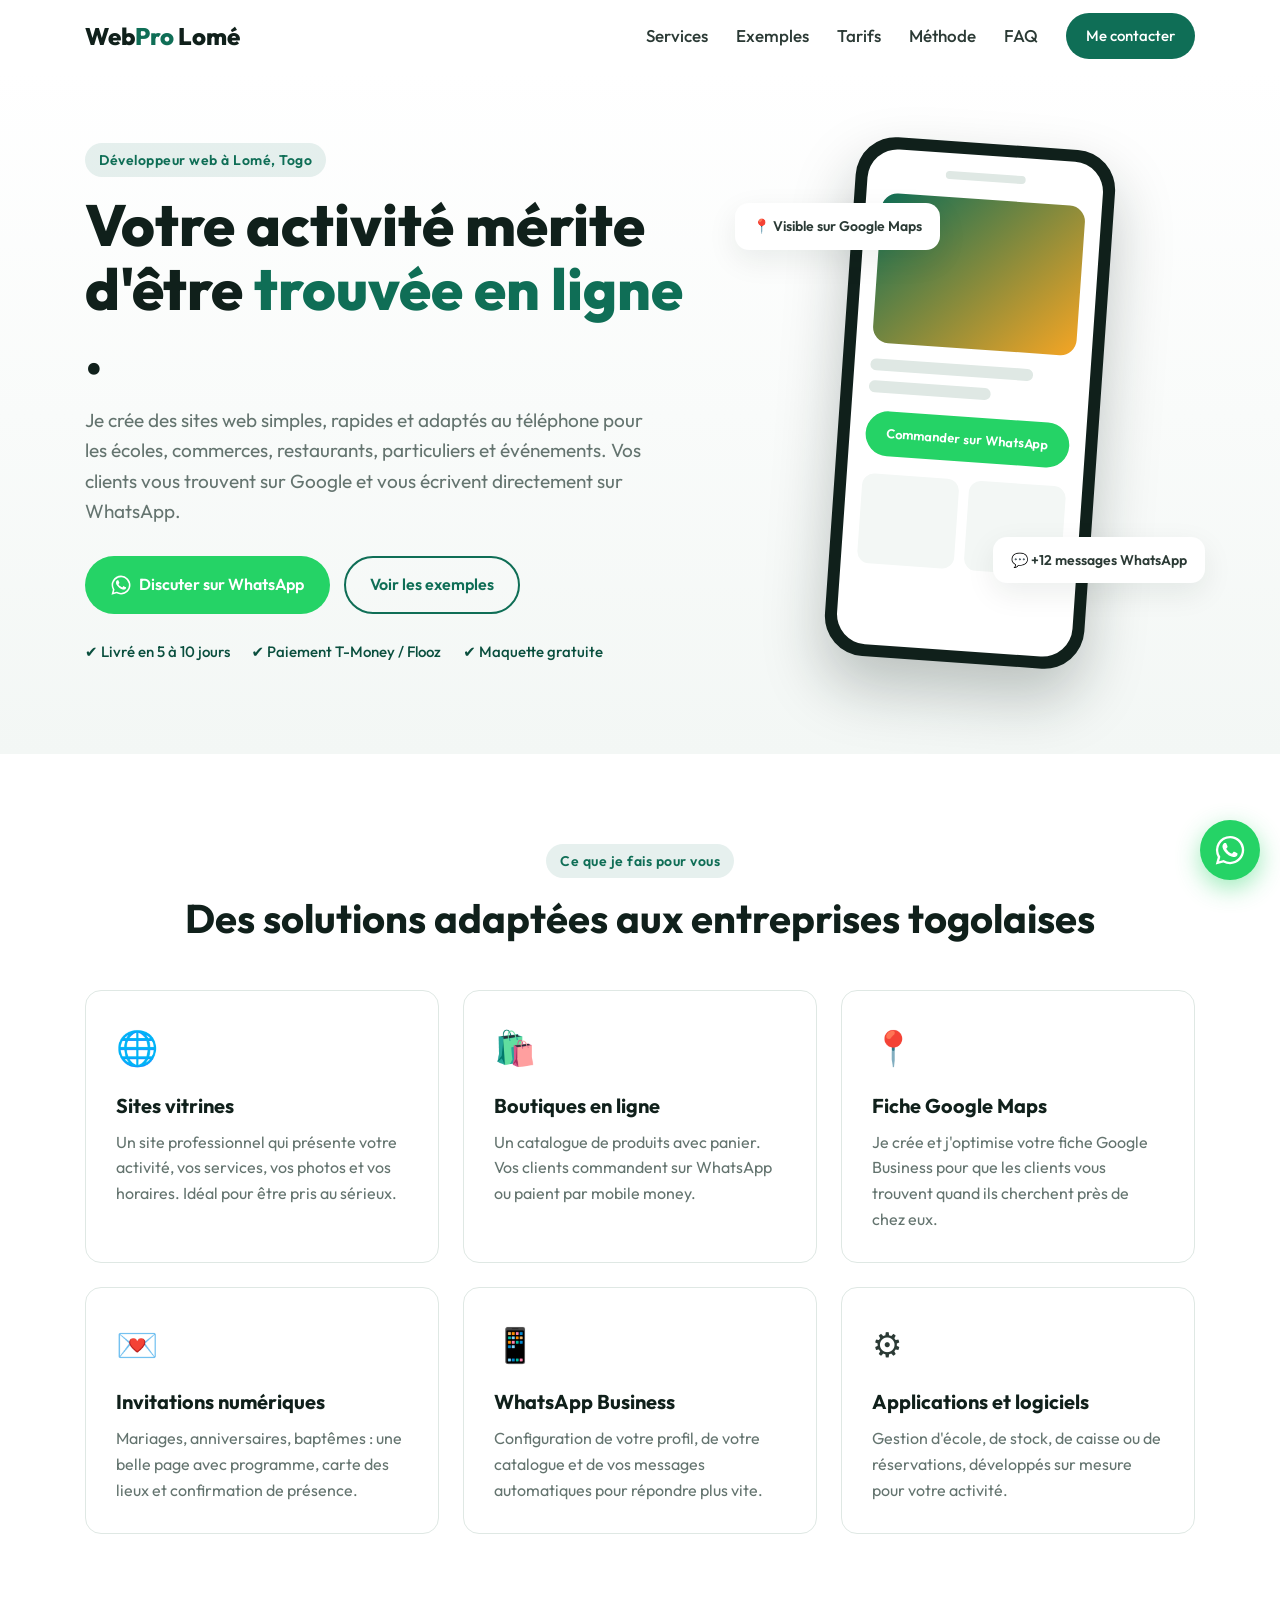
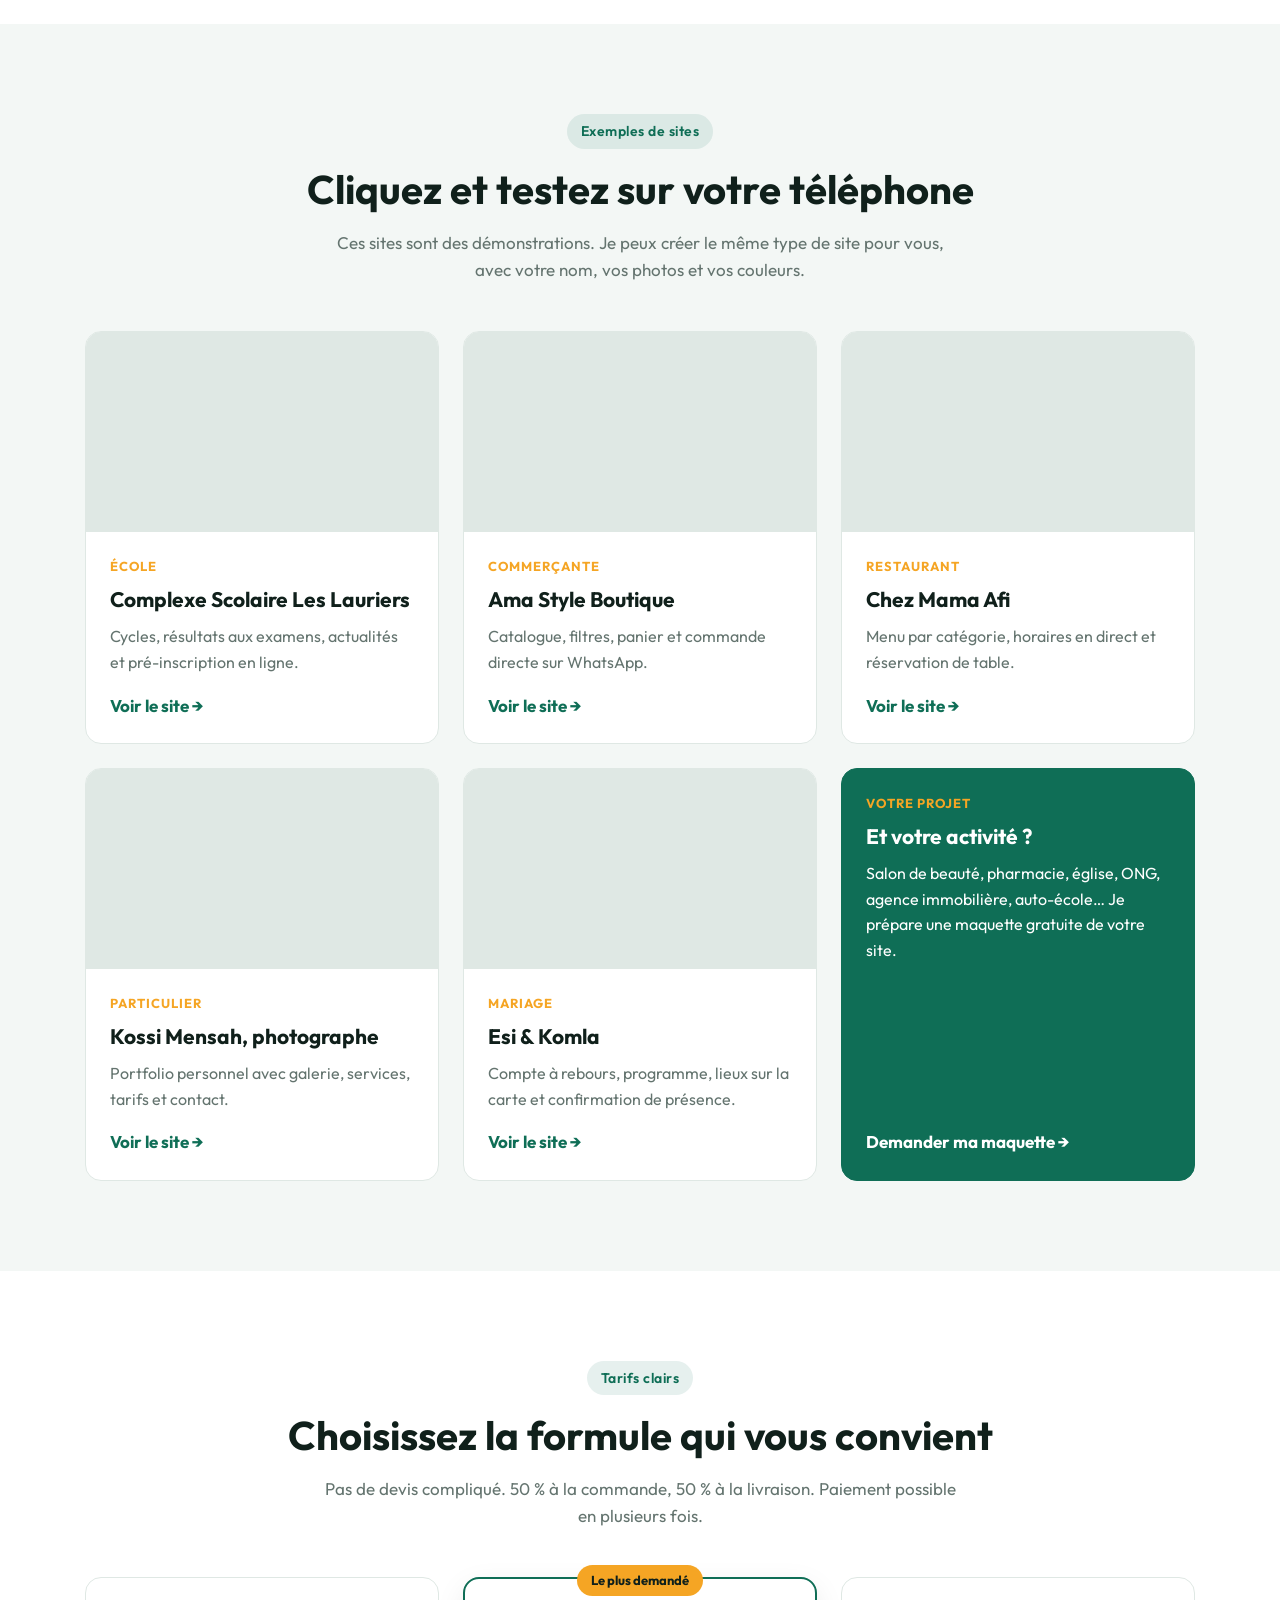
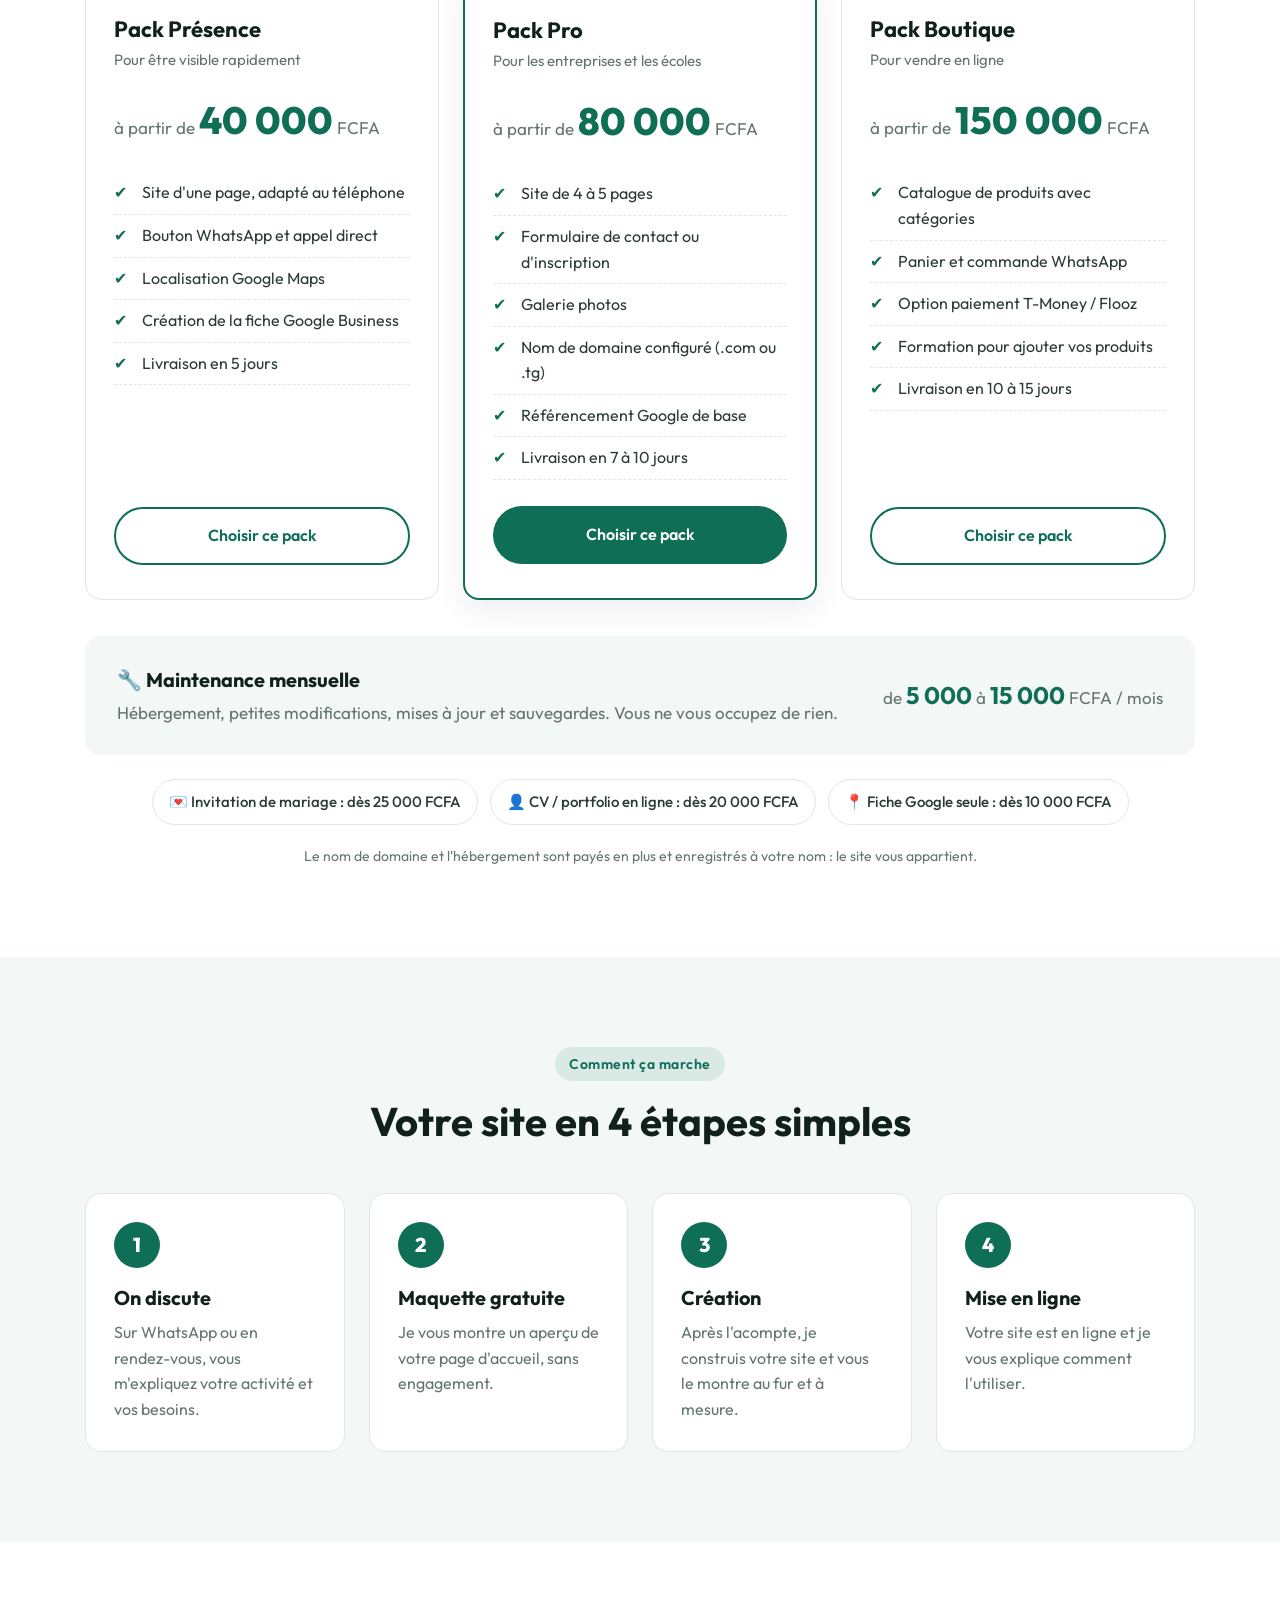
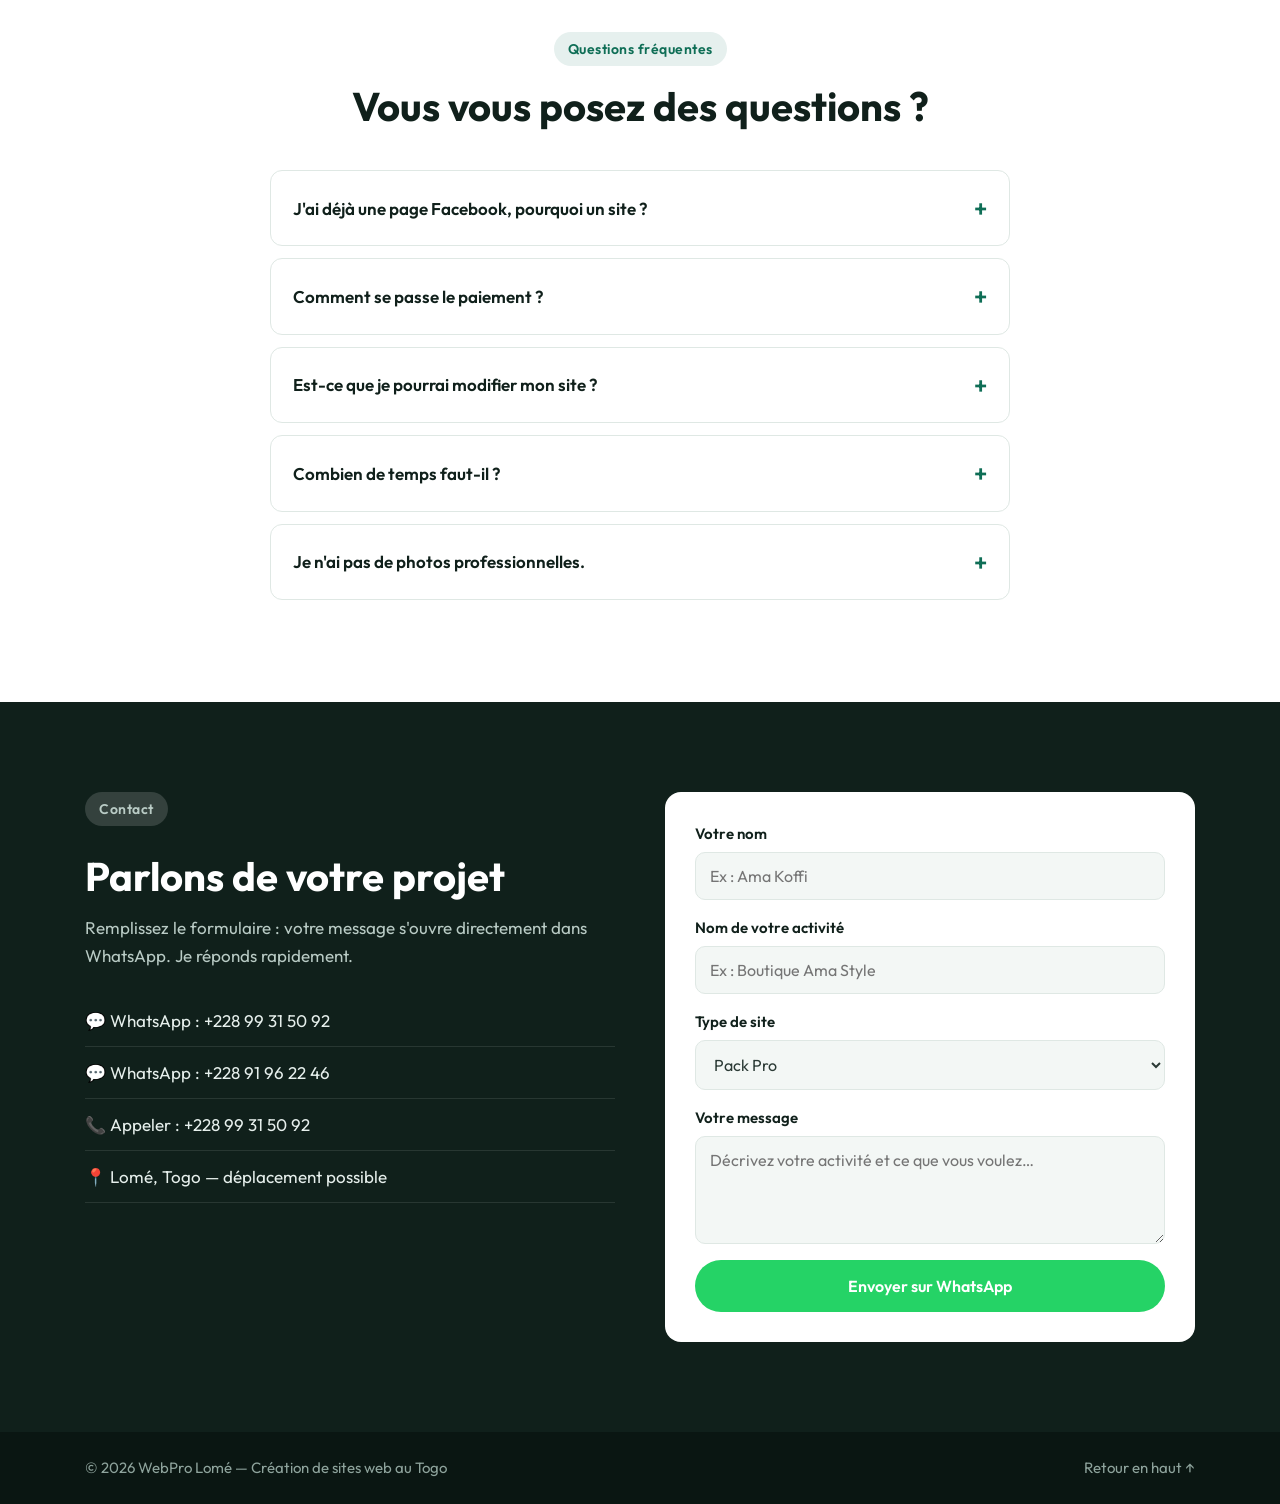
==== index.html @ 260258cc "Premier site vitrine" ====
<!DOCTYPE html>
<html lang="fr">
<head>
  <meta charset="UTF-8">
  <meta name="viewport" content="width=device-width, initial-scale=1.0">
  <title>WebPro Lomé — Création de sites web au Togo</title>
  <meta name="description" content="Création de sites web professionnels à Lomé pour les écoles, commerces, restaurants, particuliers et événements. Contact WhatsApp : +228 99 31 50 92.">
  <meta property="og:title" content="WebPro Lomé — Création de sites web au Togo">
  <meta property="og:description" content="Des sites rapides, adaptés au téléphone, avec WhatsApp, Google Maps et paiement mobile money.">
  <link rel="preconnect" href="https://fonts.googleapis.com">
  <link rel="preconnect" href="https://fonts.gstatic.com" crossorigin>
  <link href="https://fonts.googleapis.com/css2?family=Outfit:wght@400;500;600;700;800&display=swap" rel="stylesheet">
  <link rel="stylesheet" href="css/style.css">
</head>
<body>

  <!-- ===== EN-TÊTE ===== -->
  <header class="header" id="header">
    <div class="container header__inner">
      <a href="#accueil" class="logo">Web<span>Pro</span> Lomé</a>
      <nav class="nav" id="nav">
        <a href="#services">Services</a>
        <a href="#demos">Exemples</a>
        <a href="#tarifs">Tarifs</a>
        <a href="#methode">Méthode</a>
        <a href="#faq">FAQ</a>
        <a href="#contact" class="btn btn--small">Me contacter</a>
      </nav>
      <button class="burger" id="burger" aria-label="Ouvrir le menu">
        <span></span><span></span><span></span>
      </button>
    </div>
  </header>

  <!-- ===== ACCUEIL ===== -->
  <section class="hero" id="accueil">
    <div class="container hero__inner">
      <div class="hero__text">
        <p class="tag">Développeur web à Lomé, Togo</p>
        <h1>Votre activité mérite d'être <span class="highlight">trouvée en ligne</span>.</h1>
        <p class="hero__lead">Je crée des sites web simples, rapides et adaptés au téléphone pour les écoles, commerces, restaurants, particuliers et événements. Vos clients vous trouvent sur Google et vous écrivent directement sur WhatsApp.</p>
        <div class="hero__buttons">
          <a href="https://wa.me/22899315092?text=Bonjour%2C%20je%20voudrais%20un%20site%20web%20pour%20mon%20activit%C3%A9." class="btn btn--whatsapp" target="_blank" rel="noopener">
            <svg viewBox="0 0 24 24" width="20" height="20" aria-hidden="true"><path fill="currentColor" d="M17.47 14.38c-.3-.15-1.76-.87-2.03-.97-.27-.1-.47-.15-.67.15-.2.3-.77.97-.94 1.17-.17.2-.35.22-.65.07-.3-.15-1.26-.46-2.4-1.48-.89-.79-1.49-1.77-1.66-2.07-.17-.3-.02-.46.13-.61.13-.13.3-.35.45-.52.15-.17.2-.3.3-.5.1-.2.05-.37-.03-.52-.07-.15-.67-1.62-.92-2.22-.24-.58-.49-.5-.67-.51h-.57c-.2 0-.52.07-.8.37-.27.3-1.04 1.02-1.04 2.48s1.07 2.88 1.21 3.08c.15.2 2.1 3.2 5.08 4.49.71.31 1.26.49 1.69.63.71.22 1.36.19 1.87.12.57-.09 1.76-.72 2-1.41.25-.7.25-1.29.17-1.41-.07-.13-.27-.2-.57-.35zM12.04 21.5h-.01a9.4 9.4 0 0 1-4.8-1.31l-.34-.2-3.57.94.95-3.48-.22-.36a9.43 9.43 0 1 1 8 4.41zm8.02-17.45A11.32 11.32 0 0 0 12.04.72 11.33 11.33 0 0 0 2.23 17.7L.62 23.6l6.04-1.58a11.3 11.3 0 0 0 5.37 1.37h.01c6.25 0 11.33-5.08 11.34-11.33 0-3.03-1.18-5.87-3.32-8.01z"/></svg>
            Discuter sur WhatsApp
          </a>
          <a href="#demos" class="btn btn--outline">Voir les exemples</a>
        </div>
        <ul class="hero__points">
          <li>✔ Livré en 5 à 10 jours</li>
          <li>✔ Paiement T-Money / Flooz</li>
          <li>✔ Maquette gratuite</li>
        </ul>
      </div>
      <div class="hero__visual" aria-hidden="true">
        <div class="phone">
          <div class="phone__screen">
            <div class="phone__bar"></div>
            <div class="phone__img"></div>
            <div class="phone__line w80"></div>
            <div class="phone__line w60"></div>
            <div class="phone__btn">Commander sur WhatsApp</div>
            <div class="phone__cards">
              <div></div><div></div>
            </div>
          </div>
        </div>
        <div class="bubble bubble--1">📍 Visible sur Google Maps</div>
        <div class="bubble bubble--2">💬 +12 messages WhatsApp</div>
      </div>
    </div>
  </section>

  <!-- ===== SERVICES ===== -->
  <section class="section" id="services">
    <div class="container">
      <p class="tag tag--center">Ce que je fais pour vous</p>
      <h2 class="section__title">Des solutions adaptées aux entreprises togolaises</h2>
      <div class="grid grid--3">
        <article class="card">
          <div class="card__icon">🌐</div>
          <h3>Sites vitrines</h3>
          <p>Un site professionnel qui présente votre activité, vos services, vos photos et vos horaires. Idéal pour être pris au sérieux.</p>
        </article>
        <article class="card">
          <div class="card__icon">🛍️</div>
          <h3>Boutiques en ligne</h3>
          <p>Un catalogue de produits avec panier. Vos clients commandent sur WhatsApp ou paient par mobile money.</p>
        </article>
        <article class="card">
          <div class="card__icon">📍</div>
          <h3>Fiche Google Maps</h3>
          <p>Je crée et j'optimise votre fiche Google Business pour que les clients vous trouvent quand ils cherchent près de chez eux.</p>
        </article>
        <article class="card">
          <div class="card__icon">💌</div>
          <h3>Invitations numériques</h3>
          <p>Mariages, anniversaires, baptêmes : une belle page avec programme, carte des lieux et confirmation de présence.</p>
        </article>
        <article class="card">
          <div class="card__icon">📱</div>
          <h3>WhatsApp Business</h3>
          <p>Configuration de votre profil, de votre catalogue et de vos messages automatiques pour répondre plus vite.</p>
        </article>
        <article class="card">
          <div class="card__icon">⚙️</div>
          <h3>Applications et logiciels</h3>
          <p>Gestion d'école, de stock, de caisse ou de réservations, développés sur mesure pour votre activité.</p>
        </article>
      </div>
    </div>
  </section>

  <!-- ===== DÉMOS ===== -->
  <section class="section section--alt" id="demos">
    <div class="container">
      <p class="tag tag--center">Exemples de sites</p>
      <h2 class="section__title">Cliquez et testez sur votre téléphone</h2>
      <p class="section__lead">Ces sites sont des démonstrations. Je peux créer le même type de site pour vous, avec votre nom, vos photos et vos couleurs.</p>
      <div class="grid grid--3 demos">
        <a href="demos/ecole.html" class="demo">
          <div class="demo__img" style="background-image:url('https://images.unsplash.com/photo-1503676260728-1c00da094a0b?w=800&q=70')"></div>
          <div class="demo__body">
            <span class="demo__cat">École</span>
            <h3>Complexe Scolaire Les Lauriers</h3>
            <p>Cycles, résultats aux examens, actualités et pré-inscription en ligne.</p>
            <span class="demo__link">Voir le site →</span>
          </div>
        </a>
        <a href="demos/boutique.html" class="demo">
          <div class="demo__img" style="background-image:url('https://images.unsplash.com/photo-1490481651871-ab68de25d43d?w=800&q=70')"></div>
          <div class="demo__body">
            <span class="demo__cat">Commerçante</span>
            <h3>Ama Style Boutique</h3>
            <p>Catalogue, filtres, panier et commande directe sur WhatsApp.</p>
            <span class="demo__link">Voir le site →</span>
          </div>
        </a>
        <a href="demos/restaurant.html" class="demo">
          <div class="demo__img" style="background-image:url('https://images.unsplash.com/photo-1604329760661-e71dc83f8f26?w=800&q=70')"></div>
          <div class="demo__body">
            <span class="demo__cat">Restaurant</span>
            <h3>Chez Mama Afi</h3>
            <p>Menu par catégorie, horaires en direct et réservation de table.</p>
            <span class="demo__link">Voir le site →</span>
          </div>
        </a>
        <a href="demos/particulier.html" class="demo">
          <div class="demo__img" style="background-image:url('https://images.unsplash.com/photo-1452587925148-ce544e77e70d?w=800&q=70')"></div>
          <div class="demo__body">
            <span class="demo__cat">Particulier</span>
            <h3>Kossi Mensah, photographe</h3>
            <p>Portfolio personnel avec galerie, services, tarifs et contact.</p>
            <span class="demo__link">Voir le site →</span>
          </div>
        </a>
        <a href="demos/mariage.html" class="demo">
          <div class="demo__img" style="background-image:url('https://images.unsplash.com/photo-1519741497674-611481863552?w=800&q=70')"></div>
          <div class="demo__body">
            <span class="demo__cat">Mariage</span>
            <h3>Esi &amp; Komla</h3>
            <p>Compte à rebours, programme, lieux sur la carte et confirmation de présence.</p>
            <span class="demo__link">Voir le site →</span>
          </div>
        </a>
        <a href="#contact" class="demo demo--cta">
          <div class="demo__body">
            <span class="demo__cat">Votre projet</span>
            <h3>Et votre activité ?</h3>
            <p>Salon de beauté, pharmacie, église, ONG, agence immobilière, auto-école… Je prépare une maquette gratuite de votre site.</p>
            <span class="demo__link">Demander ma maquette →</span>
          </div>
        </a>
      </div>
    </div>
  </section>

  <!-- ===== TARIFS ===== -->
  <section class="section" id="tarifs">
    <div class="container">
      <p class="tag tag--center">Tarifs clairs</p>
      <h2 class="section__title">Choisissez la formule qui vous convient</h2>
      <p class="section__lead">Pas de devis compliqué. 50 % à la commande, 50 % à la livraison. Paiement possible en plusieurs fois.</p>
      <div class="grid grid--3 pricing">
        <article class="price">
          <h3>Pack Présence</h3>
          <p class="price__desc">Pour être visible rapidement</p>
          <p class="price__amount">à partir de <strong>40 000</strong> FCFA</p>
          <ul>
            <li>Site d'une page, adapté au téléphone</li>
            <li>Bouton WhatsApp et appel direct</li>
            <li>Localisation Google Maps</li>
            <li>Création de la fiche Google Business</li>
            <li>Livraison en 5 jours</li>
          </ul>
          <a href="#contact" class="btn btn--outline btn--full" data-pack="Pack Présence">Choisir ce pack</a>
        </article>
        <article class="price price--popular">
          <span class="price__badge">Le plus demandé</span>
          <h3>Pack Pro</h3>
          <p class="price__desc">Pour les entreprises et les écoles</p>
          <p class="price__amount">à partir de <strong>80 000</strong> FCFA</p>
          <ul>
            <li>Site de 4 à 5 pages</li>
            <li>Formulaire de contact ou d'inscription</li>
            <li>Galerie photos</li>
            <li>Nom de domaine configuré (.com ou .tg)</li>
            <li>Référencement Google de base</li>
            <li>Livraison en 7 à 10 jours</li>
          </ul>
          <a href="#contact" class="btn btn--primary btn--full" data-pack="Pack Pro">Choisir ce pack</a>
        </article>
        <article class="price">
          <h3>Pack Boutique</h3>
          <p class="price__desc">Pour vendre en ligne</p>
          <p class="price__amount">à partir de <strong>150 000</strong> FCFA</p>
          <ul>
            <li>Catalogue de produits avec catégories</li>
            <li>Panier et commande WhatsApp</li>
            <li>Option paiement T-Money / Flooz</li>
            <li>Formation pour ajouter vos produits</li>
            <li>Livraison en 10 à 15 jours</li>
          </ul>
          <a href="#contact" class="btn btn--outline btn--full" data-pack="Pack Boutique">Choisir ce pack</a>
        </article>
      </div>
      <div class="maintenance">
        <div>
          <h3>🔧 Maintenance mensuelle</h3>
          <p>Hébergement, petites modifications, mises à jour et sauvegardes. Vous ne vous occupez de rien.</p>
        </div>
        <p class="maintenance__price">de <strong>5 000</strong> à <strong>15 000</strong> FCFA / mois</p>
      </div>
      <div class="extras">
        <span>💌 Invitation de mariage : dès 25 000 FCFA</span>
        <span>👤 CV / portfolio en ligne : dès 20 000 FCFA</span>
        <span>📍 Fiche Google seule : dès 10 000 FCFA</span>
      </div>
      <p class="note">Le nom de domaine et l'hébergement sont payés en plus et enregistrés à votre nom : le site vous appartient.</p>
    </div>
  </section>

  <!-- ===== MÉTHODE ===== -->
  <section class="section section--alt" id="methode">
    <div class="container">
      <p class="tag tag--center">Comment ça marche</p>
      <h2 class="section__title">Votre site en 4 étapes simples</h2>
      <ol class="steps">
        <li><span>1</span><h3>On discute</h3><p>Sur WhatsApp ou en rendez-vous, vous m'expliquez votre activité et vos besoins.</p></li>
        <li><span>2</span><h3>Maquette gratuite</h3><p>Je vous montre un aperçu de votre page d'accueil, sans engagement.</p></li>
        <li><span>3</span><h3>Création</h3><p>Après l'acompte, je construis votre site et vous le montre au fur et à mesure.</p></li>
        <li><span>4</span><h3>Mise en ligne</h3><p>Votre site est en ligne et je vous explique comment l'utiliser.</p></li>
      </ol>
    </div>
  </section>

  <!-- ===== FAQ ===== -->
  <section class="section" id="faq">
    <div class="container container--narrow">
      <p class="tag tag--center">Questions fréquentes</p>
      <h2 class="section__title">Vous vous posez des questions ?</h2>
      <div class="faq">
        <details>
          <summary>J'ai déjà une page Facebook, pourquoi un site ?</summary>
          <p>Facebook est utile, mais Google ne vous montre pas toujours quand un client vous cherche. Un site vous rend plus sérieux, et il vous appartient : personne ne peut le fermer ou changer ses règles.</p>
        </details>
        <details>
          <summary>Comment se passe le paiement ?</summary>
          <p>50 % à la commande et 50 % à la livraison, par T-Money, Flooz ou en espèces. Le paiement en plusieurs fois est possible.</p>
        </details>
        <details>
          <summary>Est-ce que je pourrai modifier mon site ?</summary>
          <p>Oui. Avec la maintenance mensuelle, j'effectue vos modifications. Pour le Pack Boutique, je vous apprends à ajouter vos produits vous-même.</p>
        </details>
        <details>
          <summary>Combien de temps faut-il ?</summary>
          <p>De 5 jours pour un Pack Présence à 15 jours pour une boutique, dès que j'ai reçu vos textes et vos photos.</p>
        </details>
        <details>
          <summary>Je n'ai pas de photos professionnelles.</summary>
          <p>Pas de problème. On peut utiliser vos photos de téléphone, que j'améliore, ou des images libres de droits adaptées à votre activité.</p>
        </details>
      </div>
    </div>
  </section>

  <!-- ===== CONTACT ===== -->
  <section class="section section--dark" id="contact">
    <div class="container contact">
      <div class="contact__info">
        <p class="tag tag--light">Contact</p>
        <h2>Parlons de votre projet</h2>
        <p>Remplissez le formulaire : votre message s'ouvre directement dans WhatsApp. Je réponds rapidement.</p>
        <ul class="contact__list">
          <li><a href="https://wa.me/22899315092" target="_blank" rel="noopener">💬 WhatsApp : +228 99 31 50 92</a></li>
          <li><a href="https://wa.me/22891962246" target="_blank" rel="noopener">💬 WhatsApp : +228 91 96 22 46</a></li>
          <li><a href="tel:+22899315092">📞 Appeler : +228 99 31 50 92</a></li>
          <li>📍 Lomé, Togo — déplacement possible</li>
        </ul>
      </div>
      <form class="form" id="contactForm">
        <label>Votre nom
          <input type="text" name="nom" required placeholder="Ex : Ama Koffi">
        </label>
        <label>Nom de votre activité
          <input type="text" name="activite" placeholder="Ex : Boutique Ama Style">
        </label>
        <label>Type de site
          <select name="pack" id="packSelect">
            <option>Pack Présence</option>
            <option selected>Pack Pro</option>
            <option>Pack Boutique</option>
            <option>Invitation de mariage / événement</option>
            <option>CV / portfolio</option>
            <option>Application ou logiciel</option>
            <option>Je ne sais pas encore</option>
          </select>
        </label>
        <label>Votre message
          <textarea name="message" rows="4" placeholder="Décrivez votre activité et ce que vous voulez…"></textarea>
        </label>
        <button type="submit" class="btn btn--whatsapp btn--full">Envoyer sur WhatsApp</button>
      </form>
    </div>
  </section>

  <footer class="footer">
    <div class="container footer__inner">
      <p>© <span id="year"></span> WebPro Lomé — Création de sites web au Togo</p>
      <p><a href="#accueil">Retour en haut ↑</a></p>
    </div>
  </footer>

  <!-- Bouton WhatsApp flottant -->
  <a href="https://wa.me/22899315092?text=Bonjour%2C%20je%20viens%20de%20votre%20site." class="float-wa" target="_blank" rel="noopener" aria-label="Écrire sur WhatsApp">
    <svg viewBox="0 0 24 24" width="30" height="30" aria-hidden="true"><path fill="currentColor" d="M17.47 14.38c-.3-.15-1.76-.87-2.03-.97-.27-.1-.47-.15-.67.15-.2.3-.77.97-.94 1.17-.17.2-.35.22-.65.07-.3-.15-1.26-.46-2.4-1.48-.89-.79-1.49-1.77-1.66-2.07-.17-.3-.02-.46.13-.61.13-.13.3-.35.45-.52.15-.17.2-.3.3-.5.1-.2.05-.37-.03-.52-.07-.15-.67-1.62-.92-2.22-.24-.58-.49-.5-.67-.51h-.57c-.2 0-.52.07-.8.37-.27.3-1.04 1.02-1.04 2.48s1.07 2.88 1.21 3.08c.15.2 2.1 3.2 5.08 4.49.71.31 1.26.49 1.69.63.71.22 1.36.19 1.87.12.57-.09 1.76-.72 2-1.41.25-.7.25-1.29.17-1.41-.07-.13-.27-.2-.57-.35zM12.04 21.5h-.01a9.4 9.4 0 0 1-4.8-1.31l-.34-.2-3.57.94.95-3.48-.22-.36a9.43 9.43 0 1 1 8 4.41zm8.02-17.45A11.32 11.32 0 0 0 12.04.72 11.33 11.33 0 0 0 2.23 17.7L.62 23.6l6.04-1.58a11.3 11.3 0 0 0 5.37 1.37h.01c6.25 0 11.33-5.08 11.34-11.33 0-3.03-1.18-5.87-3.32-8.01z"/></svg>
  </a>

  <script src="js/main.js"></script>
</body>
</html>
---- css/style.css ----
/* ==========================================================
   WebPro Lomé — feuille de style de la page vitrine
   Pour changer les couleurs, modifiez les variables ci-dessous.
   ========================================================== */
:root {
  --primary: #0f6e56;        /* vert principal */
  --primary-dark: #0a4f3e;
  --accent: #f5a524;         /* jaune / orange */
  --whatsapp: #25d366;
  --dark: #10201b;
  --text: #2b3a35;
  --muted: #64746f;
  --bg: #ffffff;
  --bg-alt: #f3f7f5;
  --border: #dfe8e4;
  --radius: 16px;
  --shadow: 0 10px 30px rgba(16, 32, 27, 0.08);
}

* { margin: 0; padding: 0; box-sizing: border-box; }
html { scroll-behavior: smooth; }
body {
  font-family: 'Outfit', system-ui, -apple-system, sans-serif;
  color: var(--text);
  background: var(--bg);
  line-height: 1.6;
  font-size: 17px;
}
img { max-width: 100%; display: block; }
a { color: inherit; text-decoration: none; }

.container { width: 100%; max-width: 1150px; margin: 0 auto; padding: 0 20px; }
.container--narrow { max-width: 780px; }

/* ---------- Boutons ---------- */
.btn {
  display: inline-flex; align-items: center; justify-content: center; gap: 8px;
  padding: 14px 24px; border-radius: 999px; font-weight: 600; font-size: 16px;
  border: 2px solid transparent; cursor: pointer; transition: transform .2s, background .2s, color .2s;
  font-family: inherit;
}
.btn:hover { transform: translateY(-2px); }
.btn--primary { background: var(--primary); color: #fff; }
.btn--primary:hover { background: var(--primary-dark); }
.btn--outline { border-color: var(--primary); color: var(--primary); background: transparent; }
.btn--outline:hover { background: var(--primary); color: #fff; }
.btn--whatsapp { background: var(--whatsapp); color: #fff; }
.btn--whatsapp:hover { background: #1ebe5b; }
.btn--small { padding: 9px 18px; font-size: 15px; background: var(--primary); color: #fff !important; }
.btn--full { width: 100%; }

/* ---------- Étiquettes et titres ---------- */
.tag {
  display: inline-block; font-size: 14px; font-weight: 600; letter-spacing: .5px;
  color: var(--primary); background: rgba(15, 110, 86, .1);
  padding: 6px 14px; border-radius: 999px; margin-bottom: 16px;
}
.tag--center { display: table; margin: 0 auto 16px; }
.tag--light { color: #fff; background: rgba(255,255,255,.15); }
.section { padding: 90px 0; }
.section--alt { background: var(--bg-alt); }
.section--dark { background: var(--dark); color: #e6efec; }
.section__title {
  text-align: center; font-size: clamp(28px, 4vw, 40px); line-height: 1.2;
  color: var(--dark); margin-bottom: 16px; font-weight: 700;
}
.section__lead { text-align: center; color: var(--muted); max-width: 640px; margin: 0 auto 48px; }
.section__title + .grid { margin-top: 48px; }

/* ---------- En-tête ---------- */
.header {
  position: sticky; top: 0; z-index: 100; background: rgba(255,255,255,.92);
  backdrop-filter: blur(10px); border-bottom: 1px solid transparent; transition: border-color .3s;
}
.header.scrolled { border-color: var(--border); }
.header__inner { display: flex; align-items: center; justify-content: space-between; height: 72px; }
.logo { font-size: 24px; font-weight: 800; color: var(--dark); }
.logo span { color: var(--primary); }
.nav { display: flex; align-items: center; gap: 28px; }
.nav a { font-weight: 500; color: var(--text); }
.nav a:hover { color: var(--primary); }
.burger { display: none; background: none; border: 0; cursor: pointer; padding: 8px; }
.burger span { display: block; width: 26px; height: 3px; background: var(--dark); margin: 5px 0; border-radius: 3px; transition: .3s; }
.burger.open span:nth-child(1) { transform: translateY(8px) rotate(45deg); }
.burger.open span:nth-child(2) { opacity: 0; }
.burger.open span:nth-child(3) { transform: translateY(-8px) rotate(-45deg); }

/* ---------- Accueil ---------- */
.hero { padding: 70px 0 90px; background: linear-gradient(180deg, #fff 0%, var(--bg-alt) 100%); overflow: hidden; }
.hero__inner { display: grid; grid-template-columns: 1.15fr .85fr; gap: 50px; align-items: center; }
.hero h1 { font-size: clamp(34px, 5.5vw, 58px); line-height: 1.1; color: var(--dark); font-weight: 800; margin-bottom: 20px; }
.highlight { color: var(--primary); position: relative; }
.highlight::after {
  content: ''; position: absolute; left: 0; right: 0; bottom: 4px; height: 10px;
  background: var(--accent); opacity: .35; z-index: -1; border-radius: 4px;
}
.hero__lead { font-size: 19px; color: var(--muted); margin-bottom: 30px; max-width: 560px; }
.hero__buttons { display: flex; flex-wrap: wrap; gap: 14px; margin-bottom: 26px; }
.hero__points { list-style: none; display: flex; flex-wrap: wrap; gap: 10px 22px; color: var(--primary-dark); font-weight: 500; font-size: 15px; }

.hero__visual { position: relative; display: flex; justify-content: center; }
.phone {
  width: 260px; height: 520px; background: var(--dark); border-radius: 40px; padding: 12px;
  box-shadow: 0 30px 60px rgba(16,32,27,.25); transform: rotate(4deg);
}
.phone__screen { background: #fff; height: 100%; border-radius: 30px; padding: 18px 16px; overflow: hidden; }
.phone__bar { width: 80px; height: 8px; background: var(--border); border-radius: 8px; margin: 0 auto 18px; }
.phone__img { height: 150px; border-radius: 16px; background: linear-gradient(135deg, var(--primary), var(--accent)); margin-bottom: 16px; }
.phone__line { height: 12px; background: var(--border); border-radius: 6px; margin-bottom: 10px; }
.w80 { width: 80%; } .w60 { width: 60%; }
.phone__btn { background: var(--whatsapp); color: #fff; font-size: 13px; font-weight: 600; text-align: center; padding: 12px; border-radius: 999px; margin: 18px 0; }
.phone__cards { display: grid; grid-template-columns: 1fr 1fr; gap: 10px; }
.phone__cards div { height: 90px; background: var(--bg-alt); border-radius: 12px; }
.bubble {
  position: absolute; background: #fff; padding: 12px 18px; border-radius: 14px; font-weight: 600; font-size: 14px;
  box-shadow: var(--shadow); white-space: nowrap; animation: float 4s ease-in-out infinite;
}
.bubble--1 { top: 60px; left: -10px; }
.bubble--2 { bottom: 80px; right: -10px; animation-delay: 1.5s; }
@keyframes float { 0%, 100% { transform: translateY(0); } 50% { transform: translateY(-10px); } }

/* ---------- Grilles et cartes ---------- */
.grid { display: grid; gap: 24px; }
.grid--3 { grid-template-columns: repeat(3, 1fr); }
.card {
  background: #fff; border: 1px solid var(--border); border-radius: var(--radius); padding: 30px;
  transition: transform .25s, box-shadow .25s;
}
.card:hover { transform: translateY(-4px); box-shadow: var(--shadow); }
.card__icon { font-size: 34px; margin-bottom: 14px; }
.card h3 { color: var(--dark); margin-bottom: 8px; font-size: 20px; }
.card p { color: var(--muted); font-size: 16px; }

/* ---------- Démos ---------- */
.demo {
  background: #fff; border-radius: var(--radius); overflow: hidden; border: 1px solid var(--border);
  display: flex; flex-direction: column; transition: transform .25s, box-shadow .25s;
}
.demo:hover { transform: translateY(-6px); box-shadow: var(--shadow); }
.demo__img { height: 200px; background-size: cover; background-position: center; background-color: var(--border); }
.demo__body { padding: 24px; display: flex; flex-direction: column; flex: 1; }
.demo__cat { font-size: 13px; font-weight: 700; text-transform: uppercase; letter-spacing: 1px; color: var(--accent); margin-bottom: 6px; }
.demo h3 { color: var(--dark); font-size: 21px; margin-bottom: 8px; }
.demo p { color: var(--muted); font-size: 16px; flex: 1; }
.demo__link { margin-top: 16px; font-weight: 700; color: var(--primary); }
.demo--cta { background: var(--primary); border-color: var(--primary); justify-content: center; }
.demo--cta h3, .demo--cta p, .demo--cta .demo__link { color: #fff; }
.demo--cta .demo__cat { color: var(--accent); }

/* ---------- Tarifs ---------- */
.price {
  position: relative; background: #fff; border: 1px solid var(--border); border-radius: var(--radius);
  padding: 34px 28px; display: flex; flex-direction: column;
}
.price--popular { border: 2px solid var(--primary); box-shadow: var(--shadow); transform: scale(1.03); }
.price__badge {
  position: absolute; top: -14px; left: 50%; transform: translateX(-50%);
  background: var(--accent); color: var(--dark); font-size: 13px; font-weight: 700; padding: 5px 14px; border-radius: 999px; white-space: nowrap;
}
.price h3 { font-size: 22px; color: var(--dark); }
.price__desc { color: var(--muted); font-size: 15px; margin-bottom: 18px; }
.price__amount { color: var(--muted); margin-bottom: 22px; }
.price__amount strong { font-size: 38px; color: var(--primary); font-weight: 800; }
.price ul { list-style: none; margin-bottom: 26px; flex: 1; }
.price li { padding: 8px 0 8px 28px; position: relative; border-bottom: 1px dashed var(--border); font-size: 16px; }
.price li::before { content: '✔'; position: absolute; left: 0; color: var(--primary); font-weight: 700; }
.maintenance {
  margin-top: 36px; background: var(--bg-alt); border-radius: var(--radius); padding: 28px 32px;
  display: flex; justify-content: space-between; align-items: center; gap: 20px; flex-wrap: wrap;
}
.maintenance h3 { color: var(--dark); margin-bottom: 4px; }
.maintenance p { color: var(--muted); }
.maintenance__price strong { color: var(--primary); font-size: 24px; }
.extras { display: flex; flex-wrap: wrap; gap: 12px; justify-content: center; margin-top: 24px; }
.extras span { background: #fff; border: 1px solid var(--border); padding: 10px 16px; border-radius: 999px; font-size: 15px; font-weight: 500; }
.note { text-align: center; color: var(--muted); font-size: 14px; margin-top: 20px; }

/* ---------- Étapes ---------- */
.steps { list-style: none; display: grid; grid-template-columns: repeat(4, 1fr); gap: 24px; margin-top: 48px; counter-reset: none; }
.steps li { background: #fff; border-radius: var(--radius); padding: 28px; border: 1px solid var(--border); }
.steps span {
  display: inline-flex; width: 46px; height: 46px; border-radius: 50%; background: var(--primary); color: #fff;
  align-items: center; justify-content: center; font-weight: 800; font-size: 20px; margin-bottom: 14px;
}
.steps h3 { color: var(--dark); margin-bottom: 6px; }
.steps p { color: var(--muted); font-size: 16px; }

/* ---------- FAQ ---------- */
.faq { margin-top: 40px; }
.faq details { border: 1px solid var(--border); border-radius: 12px; margin-bottom: 12px; background: #fff; }
.faq summary {
  padding: 18px 22px; font-weight: 600; cursor: pointer; list-style: none; color: var(--dark);
  display: flex; justify-content: space-between; align-items: center; gap: 12px;
}
.faq summary::-webkit-details-marker { display: none; }
.faq summary::after { content: '+'; font-size: 24px; color: var(--primary); transition: transform .2s; }
.faq details[open] summary::after { transform: rotate(45deg); }
.faq details p { padding: 0 22px 20px; color: var(--muted); }

/* ---------- Contact ---------- */
.contact { display: grid; grid-template-columns: 1fr 1fr; gap: 50px; align-items: start; }
.contact h2 { font-size: clamp(28px, 4vw, 40px); color: #fff; margin-bottom: 14px; line-height: 1.2; }
.contact__info > p { color: #b9cbc5; margin-bottom: 26px; }
.contact__list { list-style: none; }
.contact__list li { padding: 12px 0; border-bottom: 1px solid rgba(255,255,255,.1); }
.contact__list a:hover { color: var(--whatsapp); }
.form { background: #fff; border-radius: var(--radius); padding: 30px; color: var(--text); }
.form label { display: block; font-weight: 600; font-size: 15px; margin-bottom: 16px; color: var(--dark); }
.form input, .form select, .form textarea {
  display: block; width: 100%; margin-top: 6px; padding: 13px 14px; border: 1px solid var(--border); border-radius: 10px;
  font-family: inherit; font-size: 16px; background: var(--bg-alt); color: var(--text);
}
.form input:focus, .form select:focus, .form textarea:focus { outline: 2px solid var(--primary); border-color: transparent; background: #fff; }

/* ---------- Pied de page ---------- */
.footer { background: #0a1612; color: #8ea39c; padding: 24px 0; font-size: 15px; }
.footer__inner { display: flex; justify-content: space-between; flex-wrap: wrap; gap: 10px; }
.footer a:hover { color: #fff; }

/* ---------- Bouton WhatsApp flottant ---------- */
.float-wa {
  position: fixed; right: 20px; bottom: 20px; z-index: 200; width: 60px; height: 60px; border-radius: 50%;
  background: var(--whatsapp); color: #fff; display: flex; align-items: center; justify-content: center;
  box-shadow: 0 8px 24px rgba(37, 211, 102, .45); animation: pulse 2.5s infinite;
}
@keyframes pulse { 0% { box-shadow: 0 0 0 0 rgba(37,211,102,.5); } 70% { box-shadow: 0 0 0 16px rgba(37,211,102,0); } 100% { box-shadow: 0 0 0 0 rgba(37,211,102,0); } }

/* ---------- Animation d'apparition ---------- */
.reveal { opacity: 0; transform: translateY(24px); transition: opacity .6s ease, transform .6s ease; }
.reveal.visible { opacity: 1; transform: none; }

/* ---------- Téléphone et tablette ---------- */
@media (max-width: 960px) {
  .grid--3 { grid-template-columns: repeat(2, 1fr); }
  .steps { grid-template-columns: repeat(2, 1fr); }
  .price--popular { transform: none; }
}
@media (max-width: 820px) {
  .burger { display: block; }
  .nav {
    position: fixed; top: 72px; left: 0; right: 0; background: #fff; flex-direction: column; gap: 0;
    padding: 10px 20px 24px; border-bottom: 1px solid var(--border); box-shadow: var(--shadow);
    transform: translateY(-120%); transition: transform .3s; z-index: -1;
  }
  .nav.open { transform: translateY(0); }
  .nav a { padding: 14px 0; width: 100%; border-bottom: 1px solid var(--border); }
  .nav .btn--small { margin-top: 14px; border-bottom: 0; }
  .hero__inner { grid-template-columns: 1fr; }
  .hero__visual { margin-top: 20px; }
  .contact { grid-template-columns: 1fr; }
}
@media (max-width: 600px) {
  body { font-size: 16px; }
  .section { padding: 64px 0; }
  .grid--3, .steps { grid-template-columns: 1fr; }
  .hero { padding: 40px 0 60px; }
  .hero__buttons .btn { width: 100%; }
  .phone { width: 220px; height: 440px; }
  .phone__img { height: 110px; }
  .bubble { font-size: 12px; padding: 10px 14px; }
  .bubble--1 { left: 0; } .bubble--2 { right: 0; }
  .maintenance { padding: 24px; }
}
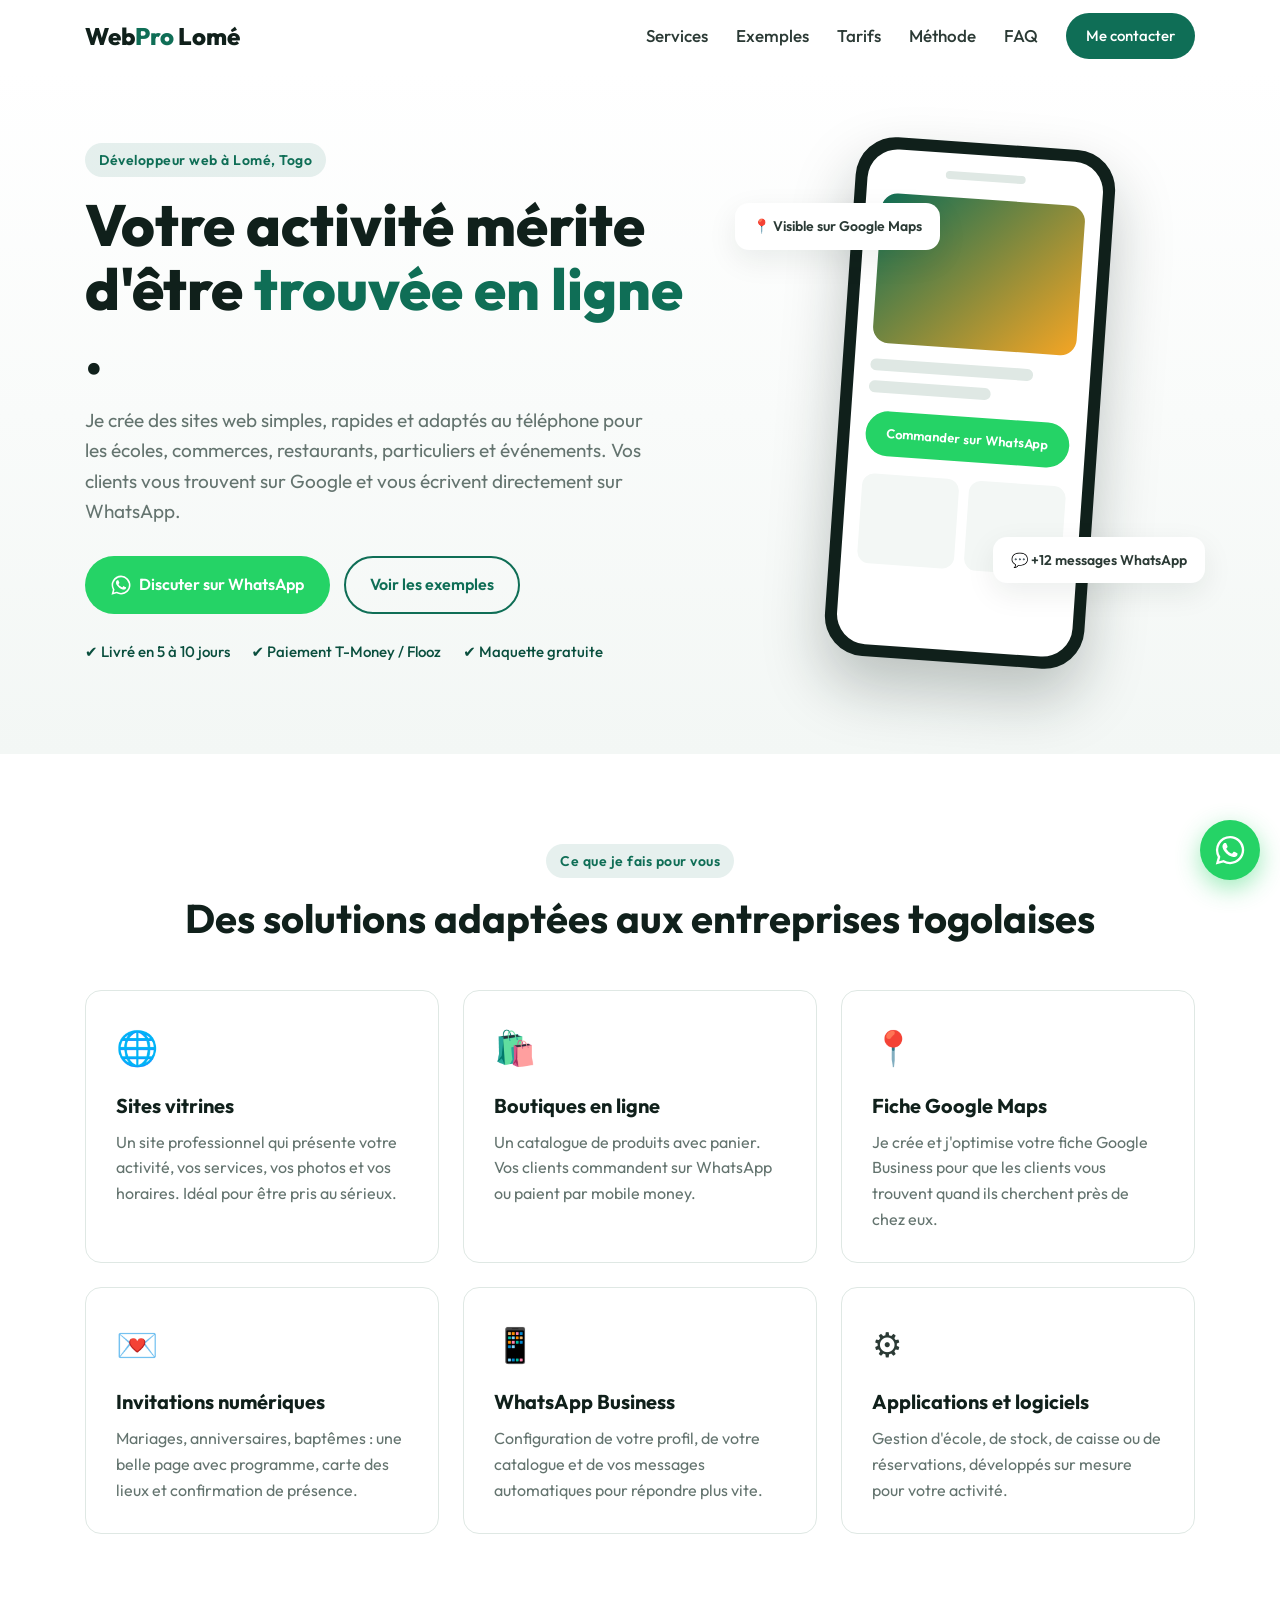
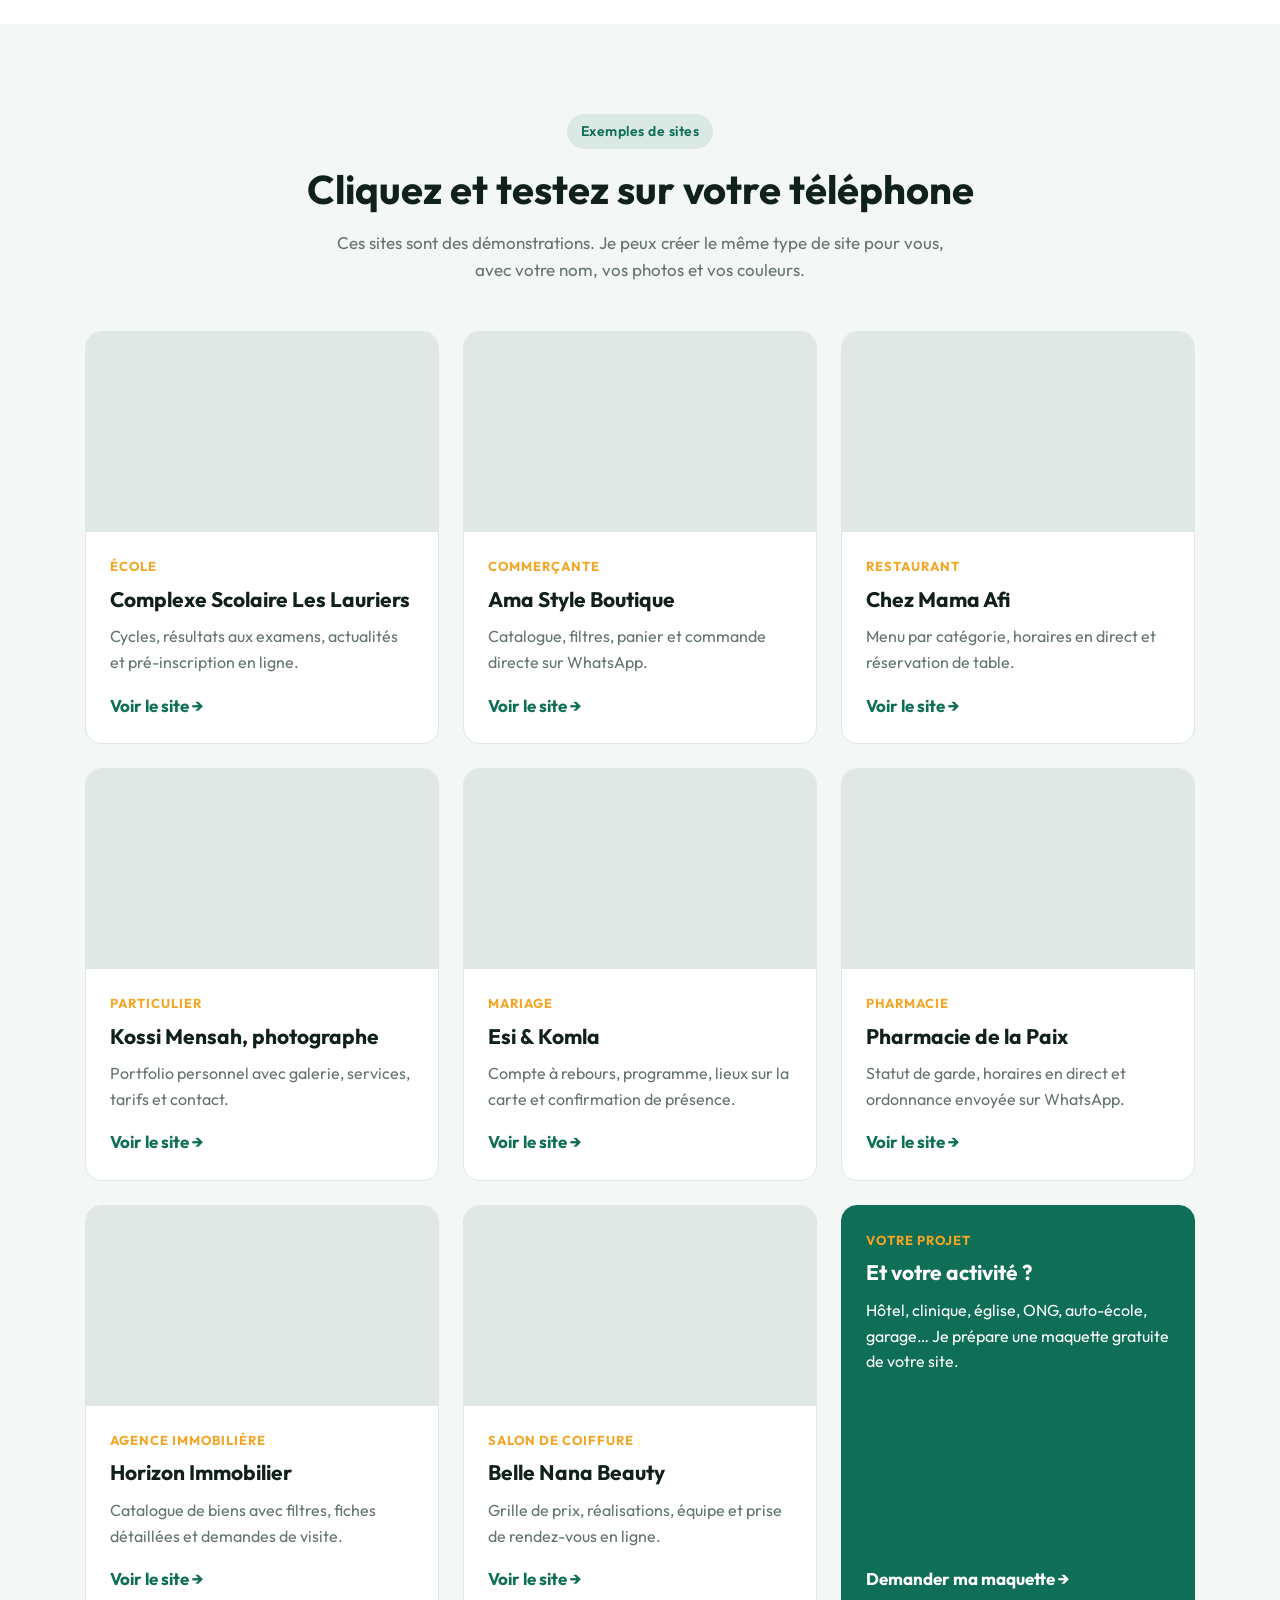
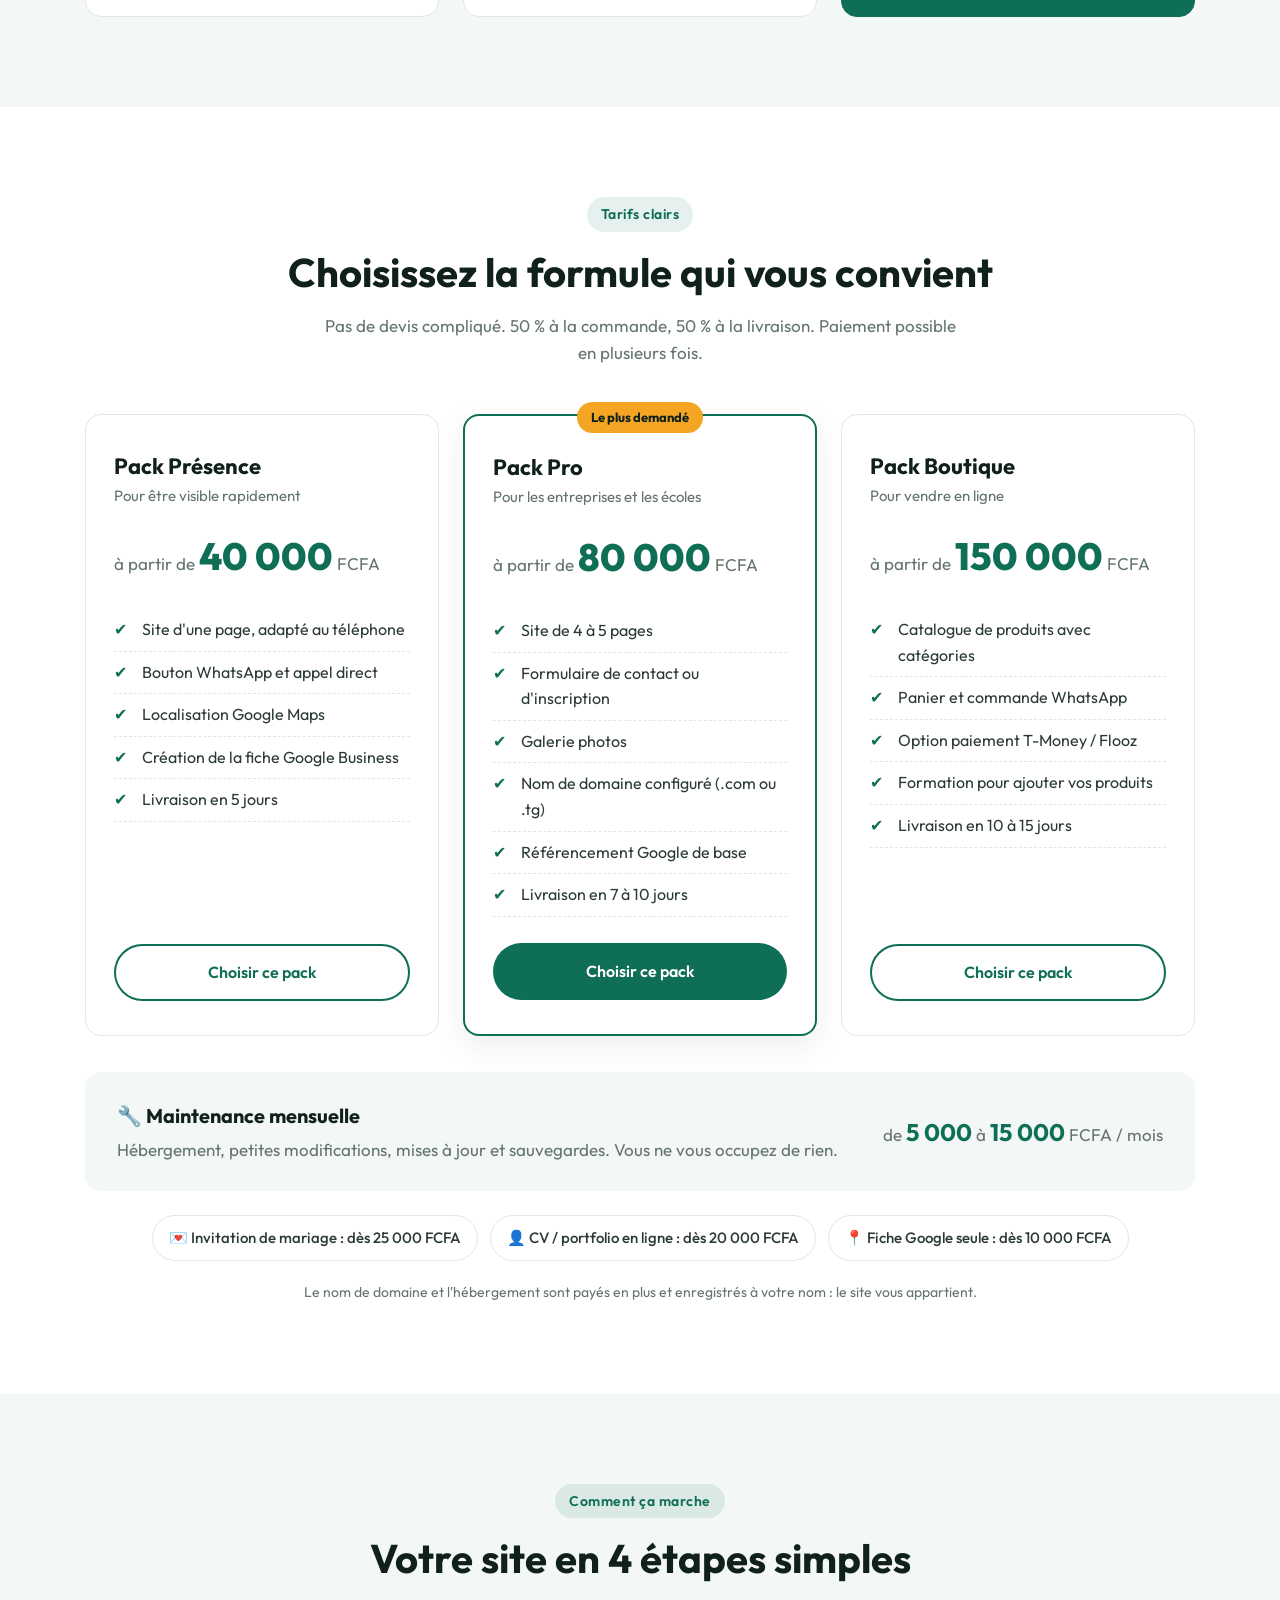
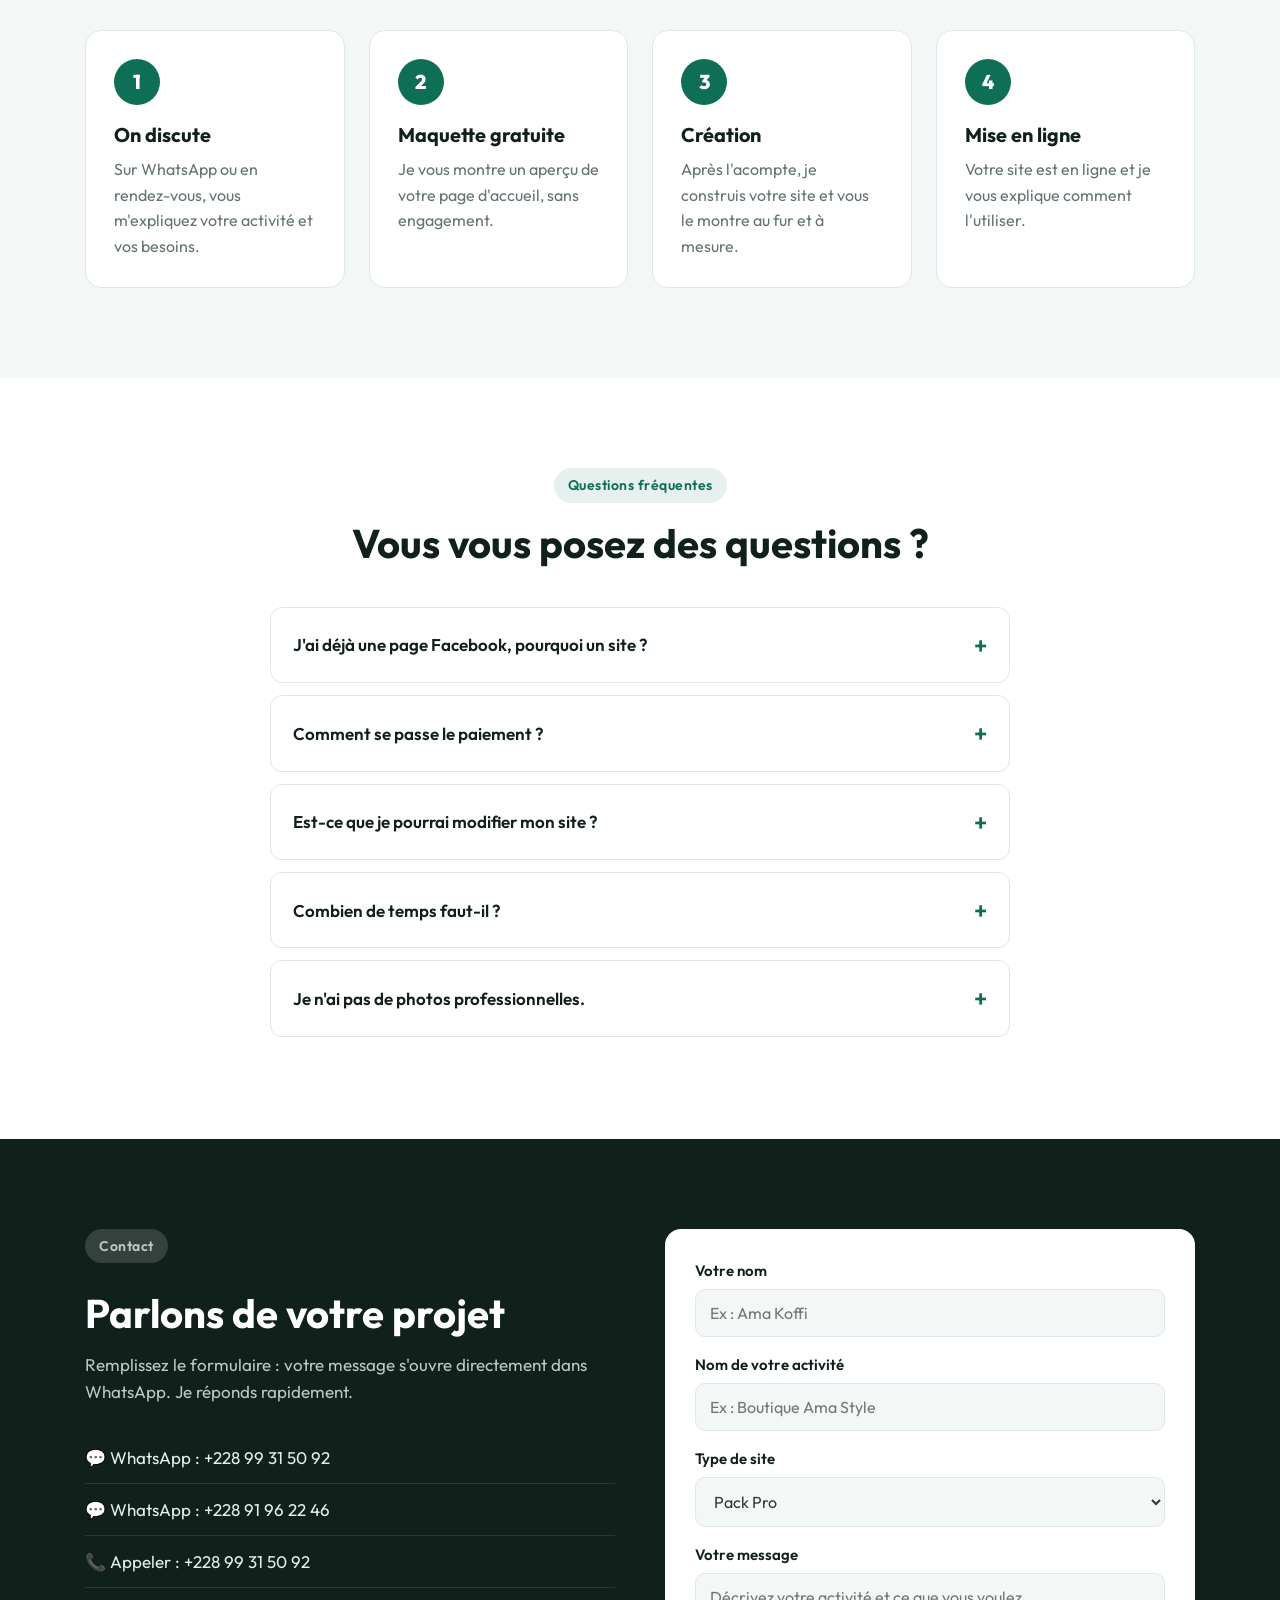
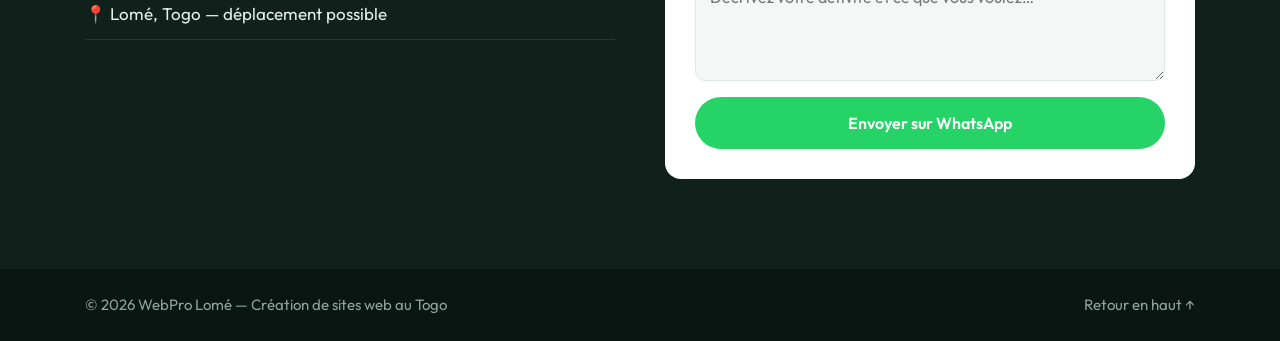
==== commit 0e9507f9: "Ajout des démos pharmacie, immobilier et coiffure" ====
--- a/index.html
+++ b/index.html
@@ -163,11 +163,38 @@
             <span class="demo__link">Voir le site →</span>
           </div>
         </a>
+        <a href="demos/pharmacie.html" class="demo">
+          <div class="demo__img" style="background-image:url('https://images.unsplash.com/photo-1631549916768-4119b2e5f926?w=800&q=70')"></div>
+          <div class="demo__body">
+            <span class="demo__cat">Pharmacie</span>
+            <h3>Pharmacie de la Paix</h3>
+            <p>Statut de garde, horaires en direct et ordonnance envoyée sur WhatsApp.</p>
+            <span class="demo__link">Voir le site →</span>
+          </div>
+        </a>
+        <a href="demos/immobilier.html" class="demo">
+          <div class="demo__img" style="background-image:url('https://images.unsplash.com/photo-1600596542815-ffad4c1539a9?w=800&q=70')"></div>
+          <div class="demo__body">
+            <span class="demo__cat">Agence immobilière</span>
+            <h3>Horizon Immobilier</h3>
+            <p>Catalogue de biens avec filtres, fiches détaillées et demandes de visite.</p>
+            <span class="demo__link">Voir le site →</span>
+          </div>
+        </a>
+        <a href="demos/coiffure.html" class="demo">
+          <div class="demo__img" style="background-image:url('https://images.unsplash.com/photo-1595959183082-7b570b7e08e2?w=800&q=70')"></div>
+          <div class="demo__body">
+            <span class="demo__cat">Salon de coiffure</span>
+            <h3>Belle Nana Beauty</h3>
+            <p>Grille de prix, réalisations, équipe et prise de rendez-vous en ligne.</p>
+            <span class="demo__link">Voir le site →</span>
+          </div>
+        </a>
         <a href="#contact" class="demo demo--cta">
           <div class="demo__body">
             <span class="demo__cat">Votre projet</span>
             <h3>Et votre activité ?</h3>
-            <p>Salon de beauté, pharmacie, église, ONG, agence immobilière, auto-école… Je prépare une maquette gratuite de votre site.</p>
+            <p>Hôtel, clinique, église, ONG, auto-école, garage… Je prépare une maquette gratuite de votre site.</p>
             <span class="demo__link">Demander ma maquette →</span>
           </div>
         </a>
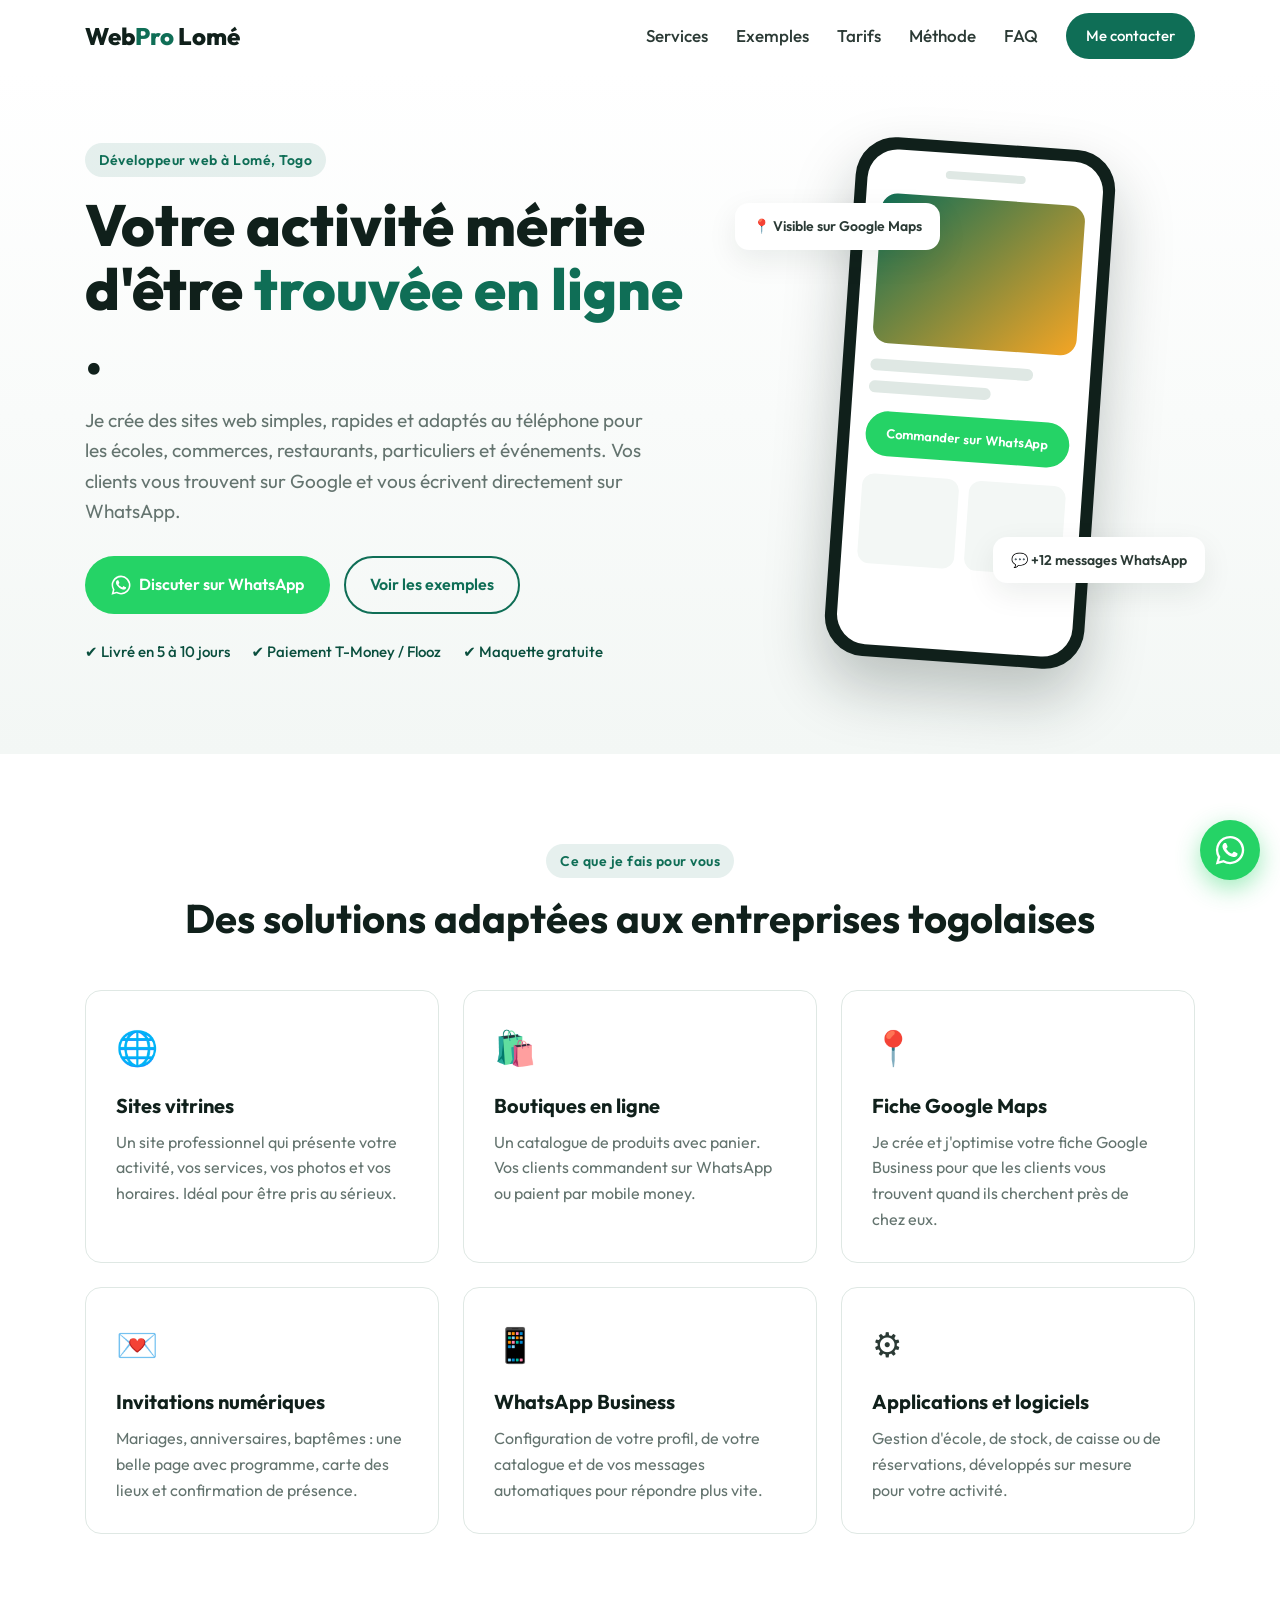
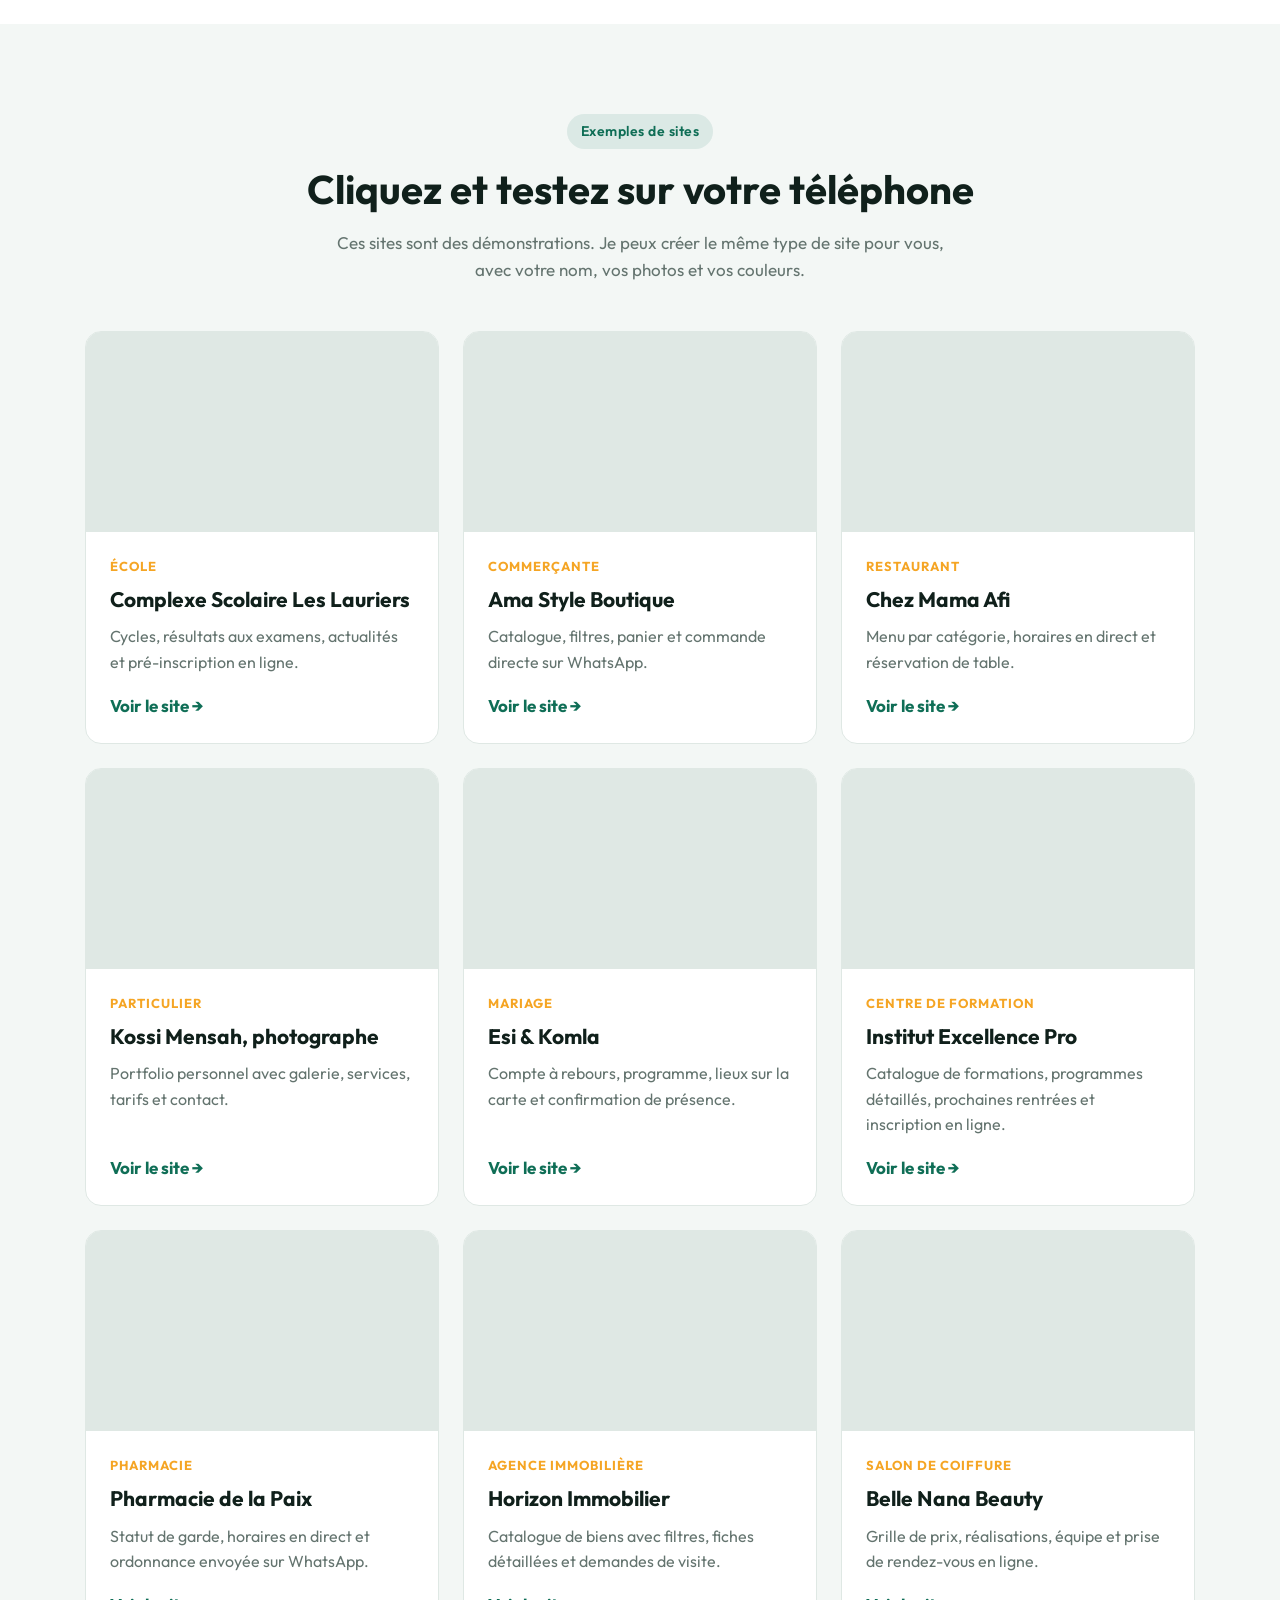
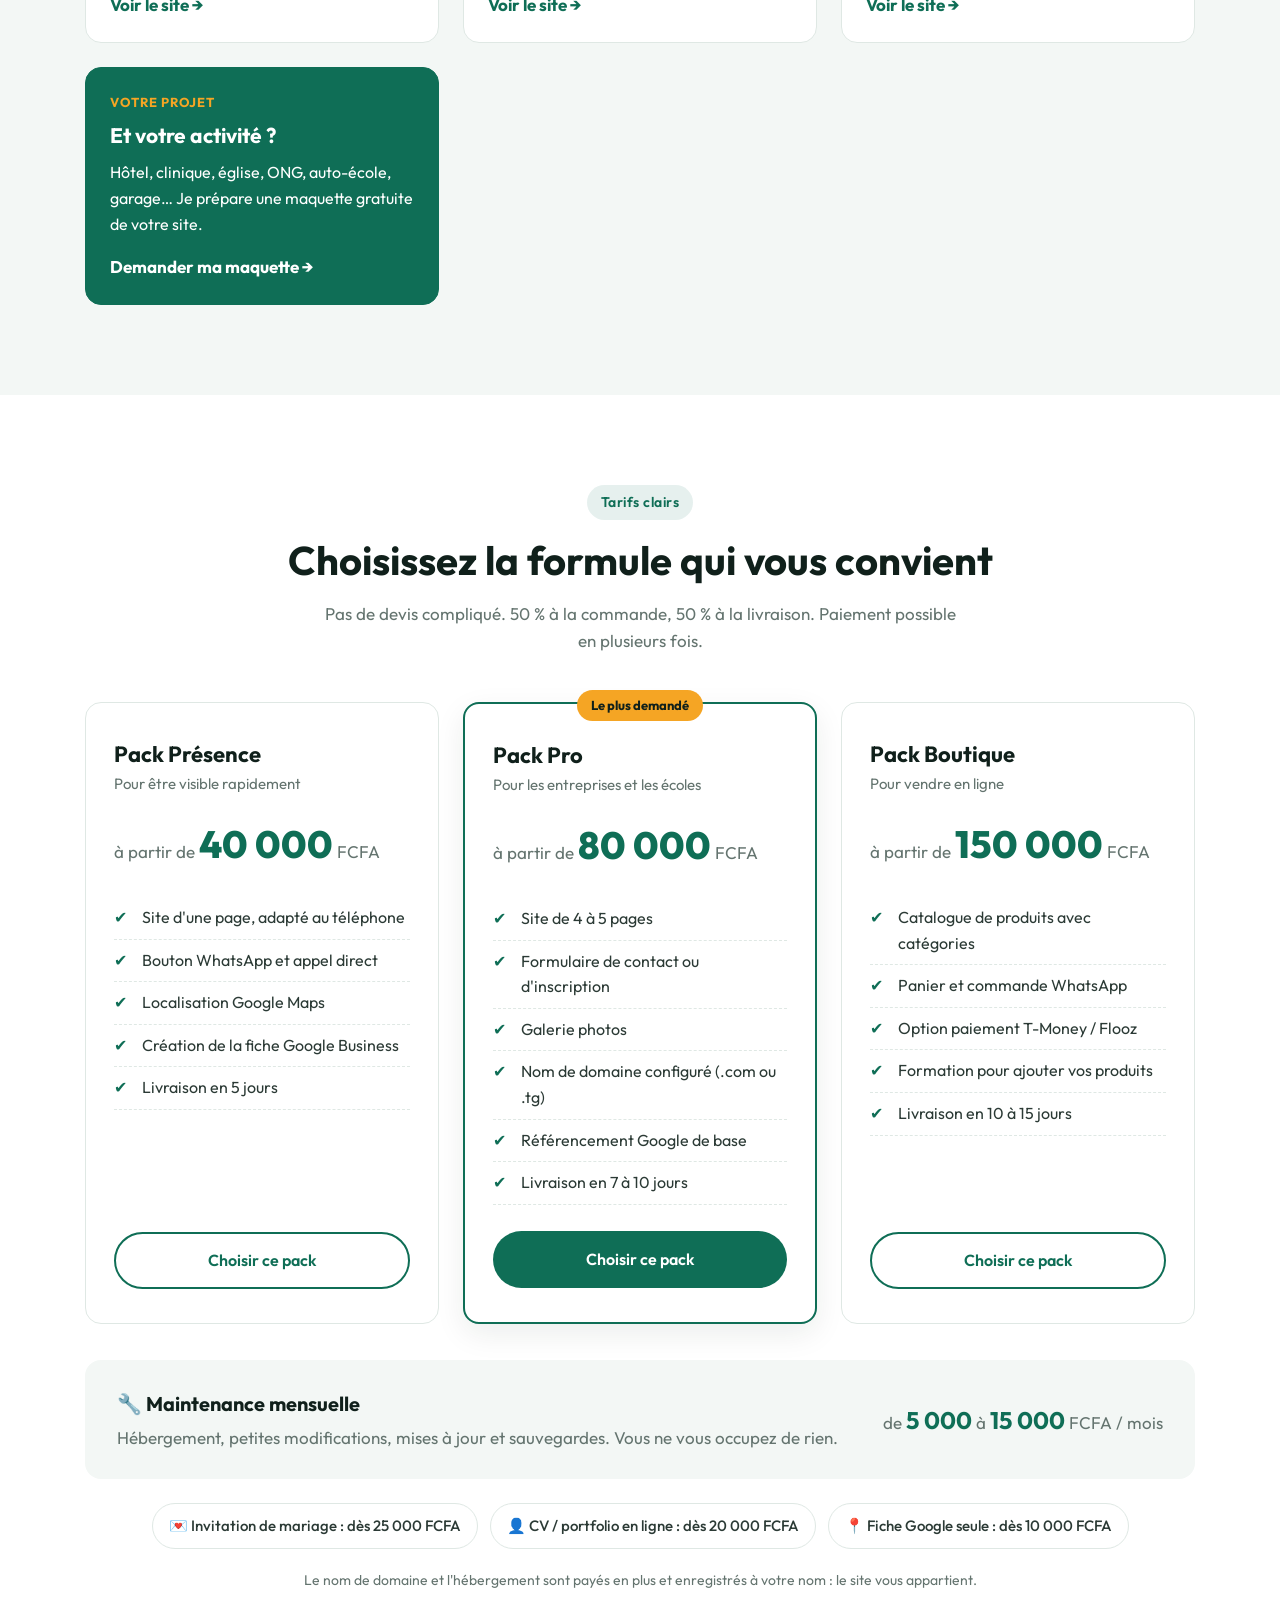
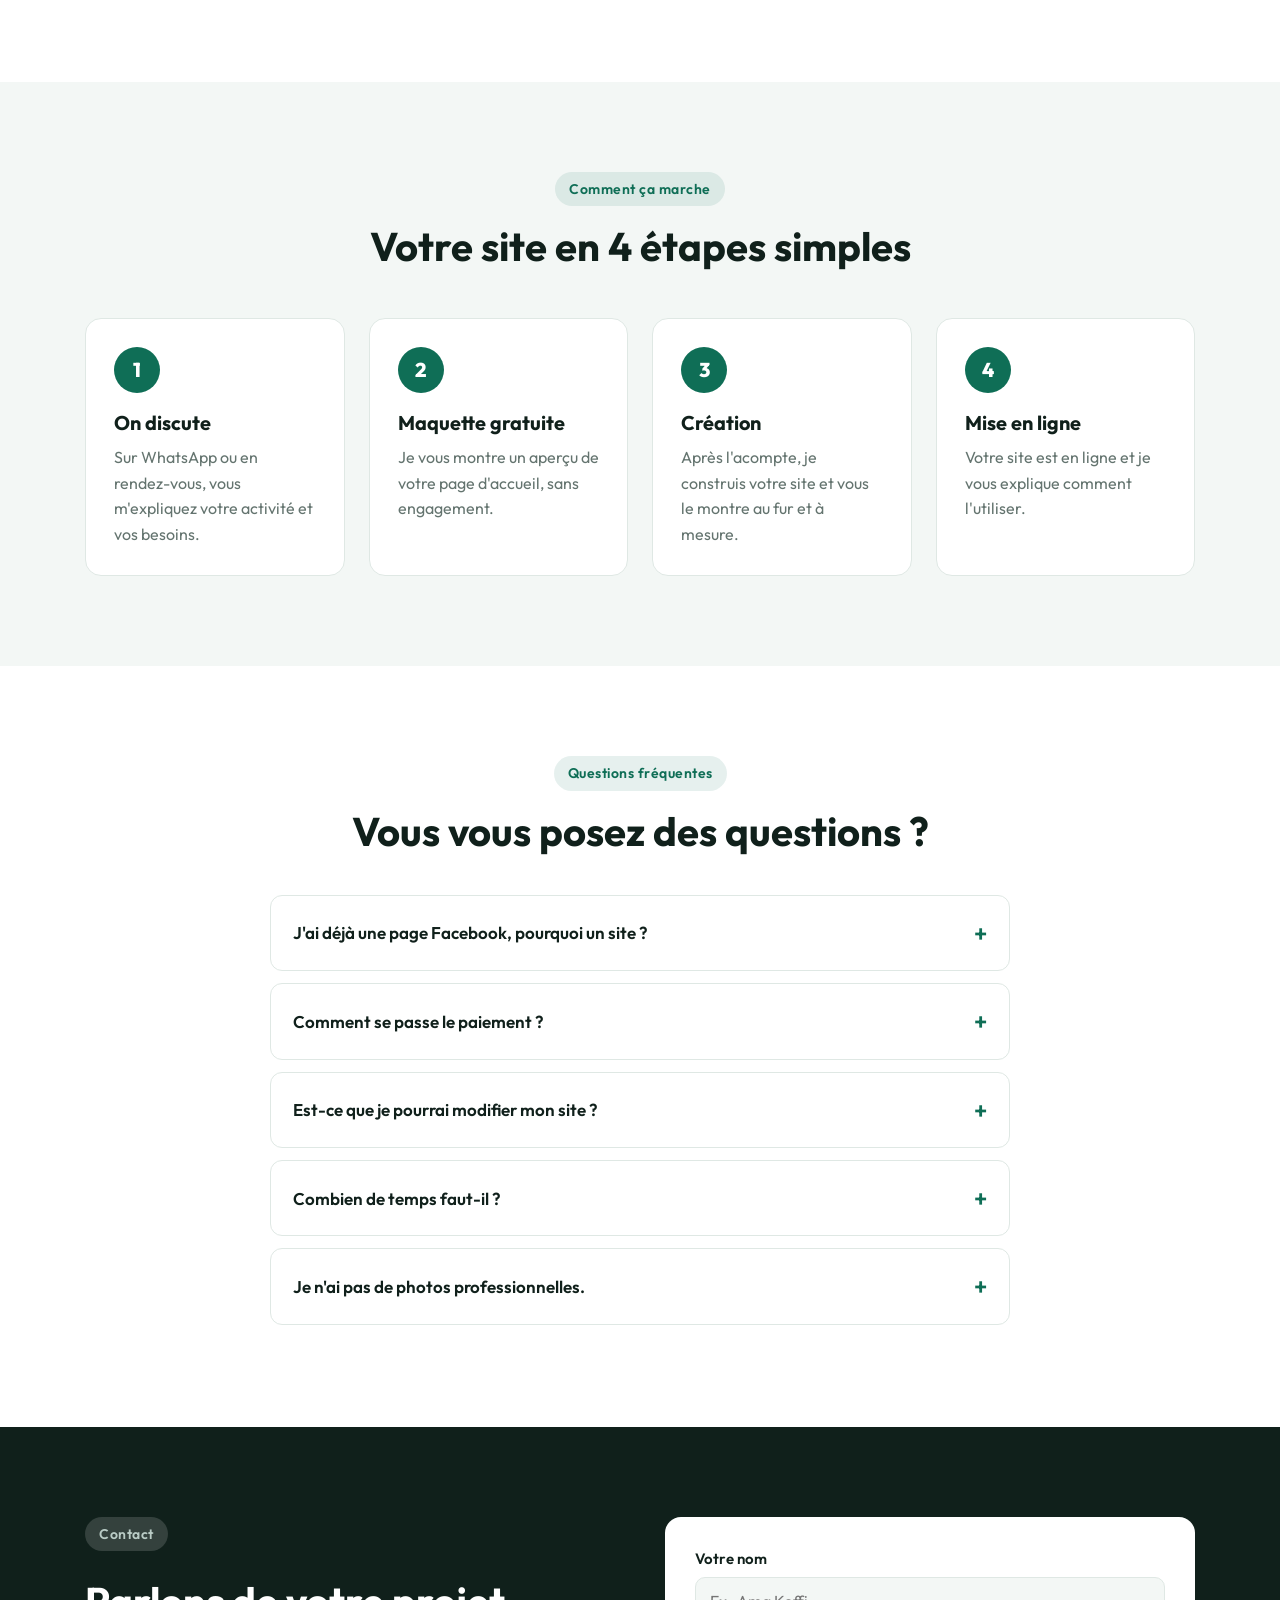
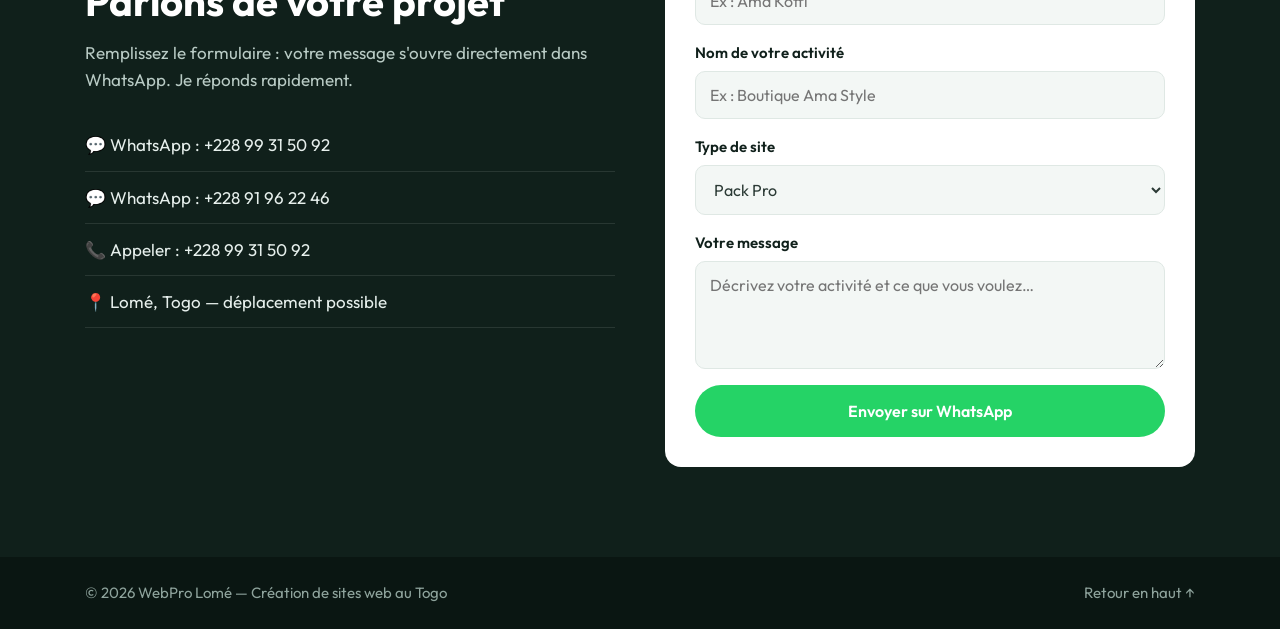
==== commit 7cc1d796: "Nouvelle démo centre de formation" ====
--- a/index.html
+++ b/index.html
@@ -160,6 +160,15 @@
             <span class="demo__cat">Mariage</span>
             <h3>Esi &amp; Komla</h3>
             <p>Compte à rebours, programme, lieux sur la carte et confirmation de présence.</p>
+            <span class="demo__link">Voir le site →</span>
+          </div>
+        </a>
+        <a href="demos/formation.html" class="demo">
+          <div class="demo__img" style="background-image:url('https://images.unsplash.com/photo-1522202176988-66273c2fd55f?w=800&q=70')"></div>
+          <div class="demo__body">
+            <span class="demo__cat">Centre de formation</span>
+            <h3>Institut Excellence Pro</h3>
+            <p>Catalogue de formations, programmes détaillés, prochaines rentrées et inscription en ligne.</p>
             <span class="demo__link">Voir le site →</span>
           </div>
         </a>
